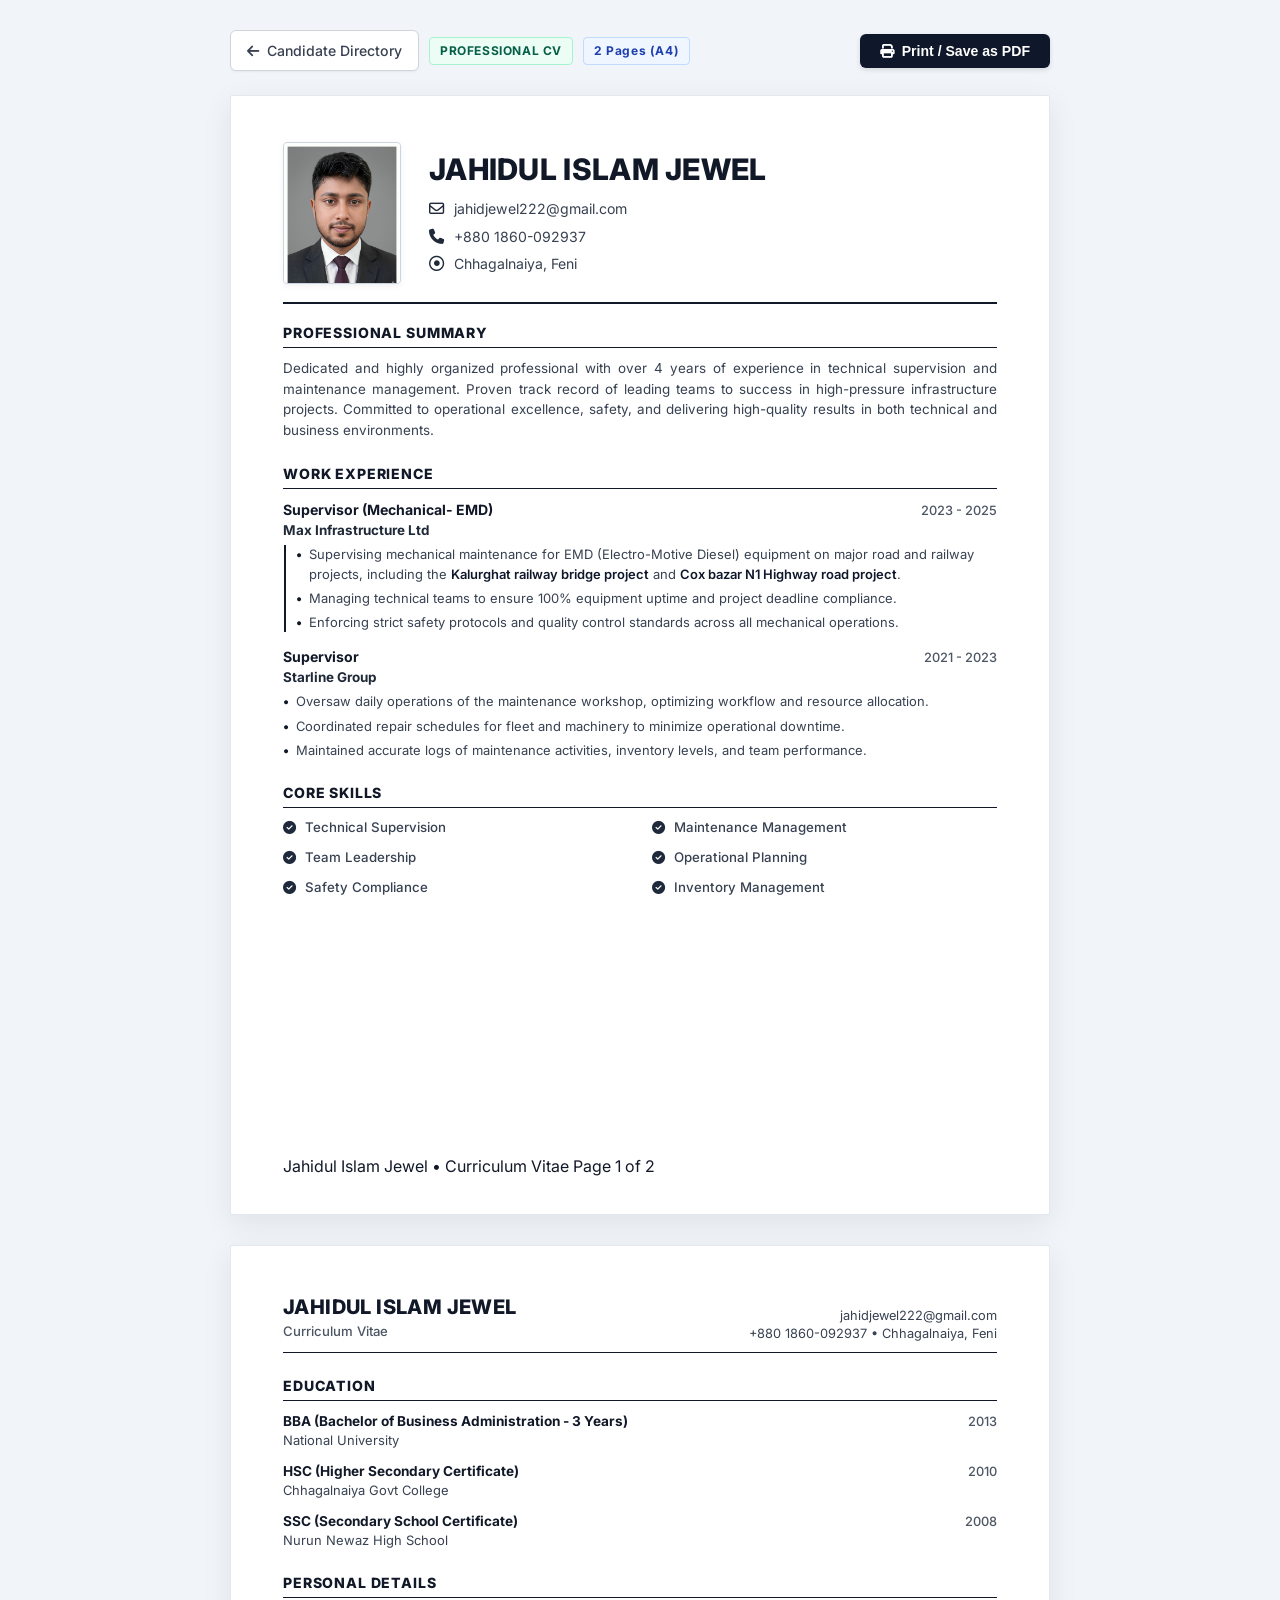
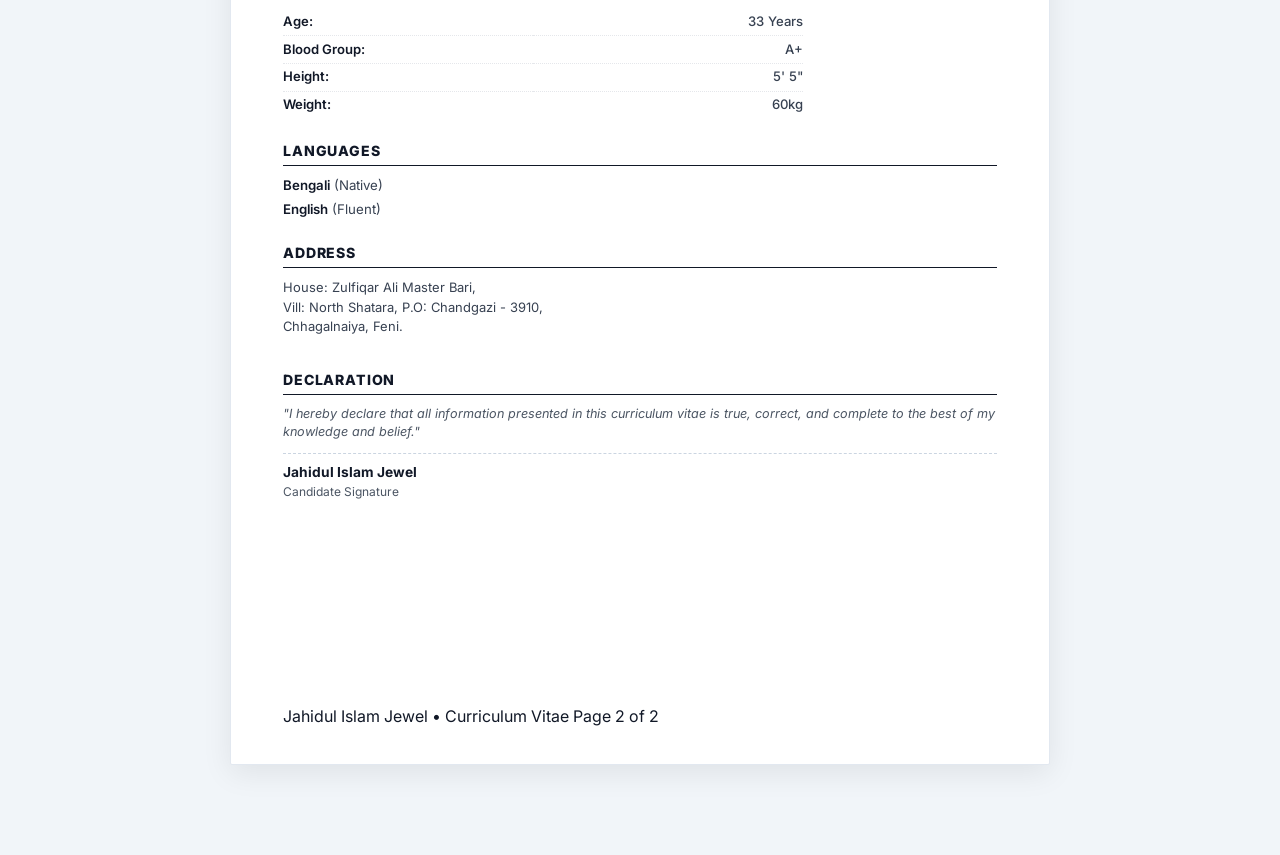
==== candidates/Jahidul-Islam-Jewel/index.html @ ca43739d "Add resume gallery files and candidate profiles" ====
<!DOCTYPE html>
<html lang="en">
<head>
    <meta charset="UTF-8">
    <meta name="viewport" content="width=device-width, initial-scale=1.0">
    <title>Jahidul Islam Jewel - Professional CV</title>
    <!-- Google Font: Inter -->
    <link rel="preconnect" href="https://fonts.googleapis.com">
    <link rel="preconnect" href="https://fonts.gstatic.com" crossorigin>
    <link href="https://fonts.googleapis.com/css2?family=Inter:wght@400;500;600;700;800&display=swap" rel="stylesheet">
    <!-- Font Awesome Icons -->
    <link rel="stylesheet" href="https://cdnjs.cloudflare.com/ajax/libs/font-awesome/6.4.0/css/all.min.css">
    <!-- Custom Stylesheet -->
    <link rel="stylesheet" href="assets/style.css">
</head>
<body>

    <!-- Screen Action Bar (Hidden when printing) -->
    <div class="print-action">
        <div class="action-left">
            <a href="../../index.html" class="nav-btn">
                <i class="fa-solid fa-arrow-left"></i>
                <span>Candidate Directory</span>
            </a>
            <span class="doc-type-badge">Professional CV</span>
            <span class="page-indicator-badge">2 Pages (A4)</span>
        </div>
        <div class="action-right">
            <button class="print-btn" onclick="window.print()">
                <i class="fa-solid fa-print"></i>
                <span>Print / Save as PDF</span>
            </button>
        </div>
    </div>

    <!-- ====================================================================
         PAGE 1: Profile, Summary, Work Experience & Core Skills
         ==================================================================== -->
    <div class="a4-page">
        <!-- Top Header: Photo, Name & Contact Info -->
        <header class="cv-header">
            <div class="header-content">
                <div class="photo-wrapper">
                    <img src="assets/photo.jpg" alt="Jahidul Islam Jewel" class="profile-photo">
                </div>
                <div class="header-info">
                    <h1 class="candidate-name">JAHIDUL ISLAM JEWEL</h1>
                    <div class="contact-list">
                        <div class="contact-item">
                            <i class="fa-regular fa-envelope"></i>
                            <a href="mailto:jahidjewel222@gmail.com">jahidjewel222@gmail.com</a>
                        </div>
                        <div class="contact-item">
                            <i class="fa-solid fa-phone"></i>
                            <a href="tel:+8801860092937">+880 1860-092937</a>
                        </div>
                        <div class="contact-item">
                            <i class="fa-regular fa-circle-dot"></i>
                            <span>Chhagalnaiya, Feni</span>
                        </div>
                    </div>
                </div>
            </div>
            <div class="header-divider"></div>
        </header>

        <!-- Single Column Content Body -->
        <main class="cv-body-single">
            <!-- Professional Summary -->
            <section class="section-block">
                <h2 class="section-heading">PROFESSIONAL SUMMARY</h2>
                <p class="summary-paragraph">
                    Dedicated and highly organized professional with over 4 years of experience in technical supervision and maintenance management. Proven track record of leading teams to success in high-pressure infrastructure projects. Committed to operational excellence, safety, and delivering high-quality results in both technical and business environments.
                </p>
            </section>

            <!-- Work Experience -->
            <section class="section-block">
                <h2 class="section-heading">WORK EXPERIENCE</h2>
                <div class="experience-group">
                    <!-- Experience Item 1: Max Infrastructure Ltd -->
                    <div class="experience-entry">
                        <div class="entry-head">
                            <span class="entry-title">Supervisor (Mechanical- EMD)</span>
                            <span class="entry-period">2023 - 2025</span>
                        </div>
                        <span class="entry-company">Max Infrastructure Ltd</span>
                        <ul class="bullet-list with-left-line">
                            <li>Supervising mechanical maintenance for EMD (Electro-Motive Diesel) equipment on major road and railway projects, including the <strong>Kalurghat railway bridge project</strong> and <strong>Cox bazar N1 Highway road project</strong>.</li>
                            <li>Managing technical teams to ensure 100% equipment uptime and project deadline compliance.</li>
                            <li>Enforcing strict safety protocols and quality control standards across all mechanical operations.</li>
                        </ul>
                    </div>

                    <!-- Experience Item 2: Starline Group -->
                    <div class="experience-entry">
                        <div class="entry-head">
                            <span class="entry-title">Supervisor</span>
                            <span class="entry-period">2021 - 2023</span>
                        </div>
                        <span class="entry-company">Starline Group</span>
                        <ul class="bullet-list">
                            <li>Oversaw daily operations of the maintenance workshop, optimizing workflow and resource allocation.</li>
                            <li>Coordinated repair schedules for fleet and machinery to minimize operational downtime.</li>
                            <li>Maintained accurate logs of maintenance activities, inventory levels, and team performance.</li>
                        </ul>
                    </div>
                </div>
            </section>

            <!-- Core Skills -->
            <section class="section-block">
                <h2 class="section-heading">CORE SKILLS</h2>
                <ul class="skill-checklist grid-2col">
                    <li><i class="fa-solid fa-circle-check"></i> <span>Technical Supervision</span></li>
                    <li><i class="fa-solid fa-circle-check"></i> <span>Maintenance Management</span></li>
                    <li><i class="fa-solid fa-circle-check"></i> <span>Team Leadership</span></li>
                    <li><i class="fa-solid fa-circle-check"></i> <span>Operational Planning</span></li>
                    <li><i class="fa-solid fa-circle-check"></i> <span>Safety Compliance</span></li>
                    <li><i class="fa-solid fa-circle-check"></i> <span>Inventory Management</span></li>
                </ul>
            </section>
        </main>

        <!-- Page 1 Footer -->
        <footer class="page-footer">
            <span class="footer-left">Jahidul Islam Jewel • Curriculum Vitae</span>
            <span class="footer-right">Page 1 of 2</span>
        </footer>
    </div>

    <!-- ====================================================================
         PAGE 2: Education, Personal Details, Languages, Address & Declaration
         ==================================================================== -->
    <div class="a4-page page-break-marker">
        <!-- Page 2 Running Header -->
        <header class="page2-header">
            <div class="page2-header-title">
                <h2>JAHIDUL ISLAM JEWEL</h2>
                <p>Curriculum Vitae</p>
            </div>
            <div class="page2-header-contact">
                <div>jahidjewel222@gmail.com</div>
                <div>+880 1860-092937 • Chhagalnaiya, Feni</div>
            </div>
        </header>

        <!-- Single Column Content Body -->
        <main class="cv-body-single">
            <!-- Education -->
            <section class="section-block">
                <h2 class="section-heading">EDUCATION</h2>
                <div class="education-group">
                    <div class="education-entry">
                        <div class="entry-head">
                            <span class="entry-title">BBA (Bachelor of Business Administration - 3 Years)</span>
                            <span class="entry-period">2013</span>
                        </div>
                        <span class="entry-institution">National University</span>
                    </div>
                    <div class="education-entry">
                        <div class="entry-head">
                            <span class="entry-title">HSC (Higher Secondary Certificate)</span>
                            <span class="entry-period">2010</span>
                        </div>
                        <span class="entry-institution">Chhagalnaiya Govt College</span>
                    </div>
                    <div class="education-entry">
                        <div class="entry-head">
                            <span class="entry-title">SSC (Secondary School Certificate)</span>
                            <span class="entry-period">2008</span>
                        </div>
                        <span class="entry-institution">Nurun Newaz High School</span>
                    </div>
                </div>
            </section>

            <!-- Personal Details -->
            <section class="section-block">
                <h2 class="section-heading">PERSONAL DETAILS</h2>
                <table class="details-table single-col">
                    <tbody>
                        <tr>
                            <td class="dt-label">Age:</td>
                            <td class="dt-value">33 Years</td>
                        </tr>
                        <tr>
                            <td class="dt-label">Blood Group:</td>
                            <td class="dt-value">A+</td>
                        </tr>
                        <tr>
                            <td class="dt-label">Height:</td>
                            <td class="dt-value">5' 5"</td>
                        </tr>
                        <tr>
                            <td class="dt-label">Weight:</td>
                            <td class="dt-value">60kg</td>
                        </tr>
                    </tbody>
                </table>
            </section>

            <!-- Languages -->
            <section class="section-block">
                <h2 class="section-heading">LANGUAGES</h2>
                <ul class="language-list">
                    <li><strong>Bengali</strong> (Native)</li>
                    <li><strong>English</strong> (Fluent)</li>
                </ul>
            </section>

            <!-- Address -->
            <section class="section-block">
                <h2 class="section-heading">ADDRESS</h2>
                <div class="address-box">
                    <p>House: Zulfiqar Ali Master Bari,</p>
                    <p>Vill: North Shatara, P.O: Chandgazi - 3910,</p>
                    <p>Chhagalnaiya, Feni.</p>
                </div>
            </section>

            <!-- Declaration -->
            <section class="section-block" style="margin-top: 10px;">
                <h2 class="section-heading">DECLARATION</h2>
                <p class="declaration-text">
                    "I hereby declare that all information presented in this curriculum vitae is true, correct, and complete to the best of my knowledge and belief."
                </p>
                <div class="signature-block">
                    <span class="signature-name">Jahidul Islam Jewel</span>
                    <span class="signature-title">Candidate Signature</span>
                </div>
            </section>
        </main>

        <!-- Page 2 Footer -->
        <footer class="page-footer">
            <span class="footer-left">Jahidul Islam Jewel • Curriculum Vitae</span>
            <span class="footer-right">Page 2 of 2</span>
        </footer>
    </div>

</body>
</html>
---- candidates/Jahidul-Islam-Jewel/assets/style.css ----
/* ==========================================================================
   Jahidul Islam Jewel - Professional 2-Page CV Stylesheet
   Matches exact layout, typography, proportions, and print specifications
   ========================================================================== */

:root {
    --bg-page: #ffffff;
    --text-primary: #111827;
    --text-secondary: #374151;
    --text-muted: #4b5563;
    --border-dark: #111827;
    --border-light: #e5e7eb;
    --bullet-line: #111827;
    --font-sans: 'Inter', -apple-system, BlinkMacSystemFont, "Segoe UI", Roboto, Helvetica, Arial, sans-serif;
    --icon-color: #1f2937;
}

* {
    margin: 0;
    padding: 0;
    box-sizing: border-box;
}

body {
    background-color: #f1f5f9;
    font-family: var(--font-sans);
    color: var(--text-primary);
    line-height: 1.5;
    padding: 30px 16px 60px;
    display: flex;
    flex-direction: column;
    align-items: center;
    min-height: 100vh;
    -webkit-font-smoothing: antialiased;
}

/* ==========================================================================
   Top Screen Action Bar (Hidden in Print)
   ========================================================================== */
.print-action {
    margin-bottom: 24px;
    width: 100%;
    max-width: 820px;
    display: flex;
    justify-content: space-between;
    align-items: center;
    gap: 12px;
}

.action-left, .action-right {
    display: flex;
    align-items: center;
    gap: 10px;
}

.nav-btn {
    display: inline-flex;
    align-items: center;
    gap: 8px;
    padding: 9px 16px;
    background: #ffffff;
    color: #374151;
    border: 1px solid #d1d5db;
    border-radius: 6px;
    font-size: 0.88rem;
    font-weight: 500;
    text-decoration: none;
    cursor: pointer;
    transition: all 0.2s ease;
    box-shadow: 0 1px 2px rgba(0,0,0,0.05);
}

.nav-btn:hover {
    background: #f8fafc;
    border-color: #94a3b8;
    color: #0f172a;
}

.doc-type-badge {
    display: inline-block;
    padding: 4px 10px;
    font-size: 0.75rem;
    font-weight: 700;
    letter-spacing: 0.05em;
    text-transform: uppercase;
    border-radius: 4px;
    background: #ecfdf5;
    color: #065f46;
    border: 1px solid #a7f3d0;
}

.page-indicator-badge {
    display: inline-block;
    padding: 4px 10px;
    font-size: 0.75rem;
    font-weight: 700;
    letter-spacing: 0.05em;
    border-radius: 4px;
    background: #eff6ff;
    color: #1e40af;
    border: 1px solid #bfdbfe;
}

.print-btn {
    background: #0f172a;
    color: #ffffff;
    border: none;
    padding: 9px 20px;
    font-size: 0.88rem;
    font-weight: 600;
    border-radius: 6px;
    cursor: pointer;
    transition: all 0.2s ease;
    display: inline-flex;
    align-items: center;
    gap: 8px;
    box-shadow: 0 2px 5px rgba(0, 0, 0, 0.12);
}

.print-btn:hover {
    background: #000000;
    transform: translateY(-1px);
    box-shadow: 0 4px 10px rgba(0, 0, 0, 0.18);
}

/* ==========================================================================
   A4 Document Pages (Screen Representation)
   ========================================================================== */
.a4-page {
    background-color: var(--bg-page);
    width: 100%;
    max-width: 820px;
    min-height: 1120px;
    height: 1120px;
    padding: 46px 52px 36px;
    box-shadow: 0 8px 30px rgba(0, 0, 0, 0.08);
    border: 1px solid #e2e8f0;
    border-radius: 2px;
    margin-bottom: 30px;
    position: relative;
    display: flex;
    flex-direction: column;
    justify-content: space-between;
    box-sizing: border-box;
}

/* ==========================================================================
   Page 1 Header
   ========================================================================== */
.cv-header {
    margin-bottom: 18px;
}

.header-content {
    display: flex;
    align-items: center;
    gap: 28px;
}

.photo-wrapper {
    width: 118px;
    height: 142px;
    border-radius: 4px;
    overflow: hidden;
    flex-shrink: 0;
    background: #e2e8f0;
    border: 1px solid #cbd5e1;
    box-shadow: 0 2px 6px rgba(0, 0, 0, 0.06);
}

.profile-photo {
    width: 100%;
    height: 100%;
    object-fit: cover;
    object-position: center top;
    display: block;
}

.header-info {
    flex-grow: 1;
}

.candidate-name {
    font-size: 1.85rem;
    font-weight: 800;
    color: var(--text-primary);
    letter-spacing: 0.01em;
    text-transform: uppercase;
    line-height: 1.15;
    margin-bottom: 12px;
}

.contact-list {
    display: flex;
    flex-direction: column;
    gap: 6px;
}

.contact-item {
    display: flex;
    align-items: center;
    gap: 10px;
    font-size: 0.88rem;
    color: var(--text-secondary);
    font-weight: 400;
}

.contact-item i {
    width: 15px;
    text-align: center;
    color: var(--icon-color);
    font-size: 0.95rem;
}

.contact-item a {
    color: inherit;
    text-decoration: none;
}

.contact-item a:hover {
    text-decoration: underline;
}

.header-divider {
    height: 1.5px;
    background-color: var(--border-dark);
    width: 100%;
    margin-top: 18px;
}

/* ==========================================================================
   Page 2 Running Header
   ========================================================================== */
.page2-header {
    display: flex;
    justify-content: space-between;
    align-items: flex-end;
    padding-bottom: 10px;
    border-bottom: 1.5px solid var(--border-dark);
    margin-bottom: 22px;
}

.page2-header-title h2 {
    font-size: 1.25rem;
    font-weight: 800;
    text-transform: uppercase;
    letter-spacing: 0.02em;
    color: var(--text-primary);
}

.page2-header-title p {
    font-size: 0.82rem;
    color: var(--text-muted);
    font-weight: 500;
}

.page2-header-contact {
    text-align: right;
    font-size: 0.8rem;
    color: var(--text-secondary);
    line-height: 1.35;
}

/* ==========================================================================
   Two-Column and Single-Column Layout Styles
   ========================================================================== */
.cv-grid {
    display: grid;
    grid-template-columns: 1.52fr 1fr;
    gap: 34px;
    flex-grow: 1;
}

.column-main {
    display: flex;
    flex-direction: column;
    gap: 18px;
}

.column-sidebar {
    display: flex;
    flex-direction: column;
    gap: 18px;
}

.cv-body-single {
    display: flex;
    flex-direction: column;
    gap: 22px;
    flex-grow: 1;
}

.skill-checklist.grid-2col {
    display: grid;
    grid-template-columns: repeat(2, 1fr);
    gap: 10px 24px;
}

.skill-checklist.grid-3col {
    display: grid;
    grid-template-columns: repeat(3, 1fr);
    gap: 10px 20px;
}

.details-table.single-col {
    width: 100%;
    max-width: 520px;
}

/* ==========================================================================
   Section Headers (Underlined exactly matching template)
   ========================================================================== */
.section-block {
    display: flex;
    flex-direction: column;
}

.section-heading {
    font-size: 0.88rem;
    font-weight: 800;
    letter-spacing: 0.06em;
    text-transform: uppercase;
    color: var(--text-primary);
    padding-bottom: 4px;
    border-bottom: 1.5px solid var(--border-dark);
    margin-bottom: 10px;
}

/* ==========================================================================
   Content Components
   ========================================================================== */
/* Professional Summary */
.summary-paragraph {
    font-size: 0.84rem;
    color: var(--text-secondary);
    line-height: 1.55;
    text-align: justify;
}

/* Work Experience Items */
.experience-group {
    display: flex;
    flex-direction: column;
    gap: 14px;
}

.experience-entry {
    display: flex;
    flex-direction: column;
}

.entry-head {
    display: flex;
    justify-content: space-between;
    align-items: baseline;
    gap: 8px;
}

.entry-title {
    font-size: 0.88rem;
    font-weight: 700;
    color: var(--text-primary);
}

.entry-period {
    font-size: 0.8rem;
    color: var(--text-muted);
    font-weight: 500;
    white-space: nowrap;
}

.entry-company {
    font-size: 0.84rem;
    font-weight: 700;
    color: #1f2937;
    margin-bottom: 5px;
}

/* Bullet points with distinctive left bar accent */
.bullet-list {
    list-style: none;
    padding-left: 0;
}

.bullet-list.with-left-line {
    border-left: 2px solid var(--bullet-line);
    padding-left: 10px;
    margin-left: 1px;
}

.bullet-list li {
    font-size: 0.81rem;
    color: var(--text-secondary);
    line-height: 1.48;
    position: relative;
    margin-bottom: 5px;
    padding-left: 13px;
}

.bullet-list li:last-child {
    margin-bottom: 0;
}

.bullet-list li::before {
    content: "•";
    position: absolute;
    left: 0;
    color: var(--text-primary);
    font-weight: bold;
}

.bullet-list strong {
    color: #0f172a;
    font-weight: 600;
}

/* Education Items */
.education-group {
    display: flex;
    flex-direction: column;
    gap: 10px;
}

.education-entry {
    display: flex;
    flex-direction: column;
}

.education-entry .entry-title {
    font-size: 0.85rem;
    font-weight: 700;
}

.entry-institution {
    font-size: 0.81rem;
    color: var(--text-secondary);
    font-weight: 400;
}

/* Core Skills / Additional Skills List */
.skill-checklist {
    list-style: none;
    display: flex;
    flex-direction: column;
    gap: 7px;
}

.skill-checklist li {
    display: flex;
    align-items: center;
    gap: 9px;
    font-size: 0.83rem;
    color: var(--text-secondary);
    font-weight: 500;
}

.skill-checklist li i {
    color: #1e293b;
    font-size: 0.82rem;
    flex-shrink: 0;
}

/* Personal Details Table */
.details-table {
    width: 100%;
    border-collapse: collapse;
}

.details-table tr td {
    padding: 3.5px 0;
    font-size: 0.82rem;
    vertical-align: top;
}

.details-table tr:not(:last-child) td {
    border-bottom: 1px dotted #e5e7eb;
}

.details-table .dt-label {
    font-weight: 600;
    color: var(--text-primary);
    width: 48%;
}

.details-table .dt-value {
    color: var(--text-secondary);
    font-weight: 500;
    text-align: right;
}

/* Languages List */
.language-list {
    list-style: none;
    display: flex;
    flex-direction: column;
    gap: 4px;
}

.language-list li {
    font-size: 0.83rem;
    color: var(--text-secondary);
}

.language-list strong {
    font-weight: 600;
    color: var(--text-primary);
}

/* Address Block */
.address-box {
    font-size: 0.81rem;
    color: var(--text-secondary);
    line-height: 1.5;
}

/* Project Cards on Page 2 */
.project-entry {
    margin-bottom: 12px;
}

.project-entry:last-child {
    margin-bottom: 0;
}

.project-head {
    display: flex;
    justify-content: space-between;
    align-items: baseline;
    margin-bottom: 2px;
}

.project-head h4 {
    font-size: 0.86rem;
    font-weight: 700;
    color: var(--text-primary);
}

.project-badge {
    font-size: 0.72rem;
    font-weight: 600;
    background: #f1f5f9;
    padding: 1px 7px;
    border-radius: 3px;
    color: #475569;
    border: 1px solid #cbd5e1;
}

.project-desc {
    font-size: 0.81rem;
    color: var(--text-secondary);
    line-height: 1.45;
}

/* Declaration Block */
.declaration-text {
    font-size: 0.79rem;
    color: var(--text-muted);
    line-height: 1.45;
    font-style: italic;
    margin-bottom: 12px;
}

.signature-block {
    display: flex;
    flex-direction: column;
    border-top: 1px dashed #cbd5e1;
    padding-top: 8px;
}

.signature-name {
    font-size: 0.86rem;
    font-weight: 700;
    color: var(--text-primary);
}

.signature-title {
    font-size: 0.75rem;
    color: var(--text-muted);
}

/* ==========================================================================
   Page Footer
   ========================================================================== */
.a4-footer {
    display: flex;
    justify-content: space-between;
    align-items: center;
    border-top: 1px solid var(--border-light);
    padding-top: 8px;
    margin-top: 12px;
    font-size: 0.73rem;
    color: #94a3b8;
}

/* ==========================================================================
   Print Optimization (@media print)
   ========================================================================== */
@media print {
    @page {
        size: A4 portrait;
        margin: 8mm 10mm 8mm 10mm;
    }

    html, body {
        background: transparent !important;
        margin: 0 !important;
        padding: 0 !important;
        width: 100% !important;
        height: auto !important;
    }

    .print-action {
        display: none !important;
    }

    .a4-page {
        box-shadow: none !important;
        border: none !important;
        margin: 0 !important;
        padding: 0 4mm !important;
        width: 100% !important;
        max-width: 100% !important;
        height: auto !important;
        min-height: 275mm !important;
        page-break-inside: avoid !important;
        break-inside: avoid !important;
    }

    .page-break-marker {
        page-break-before: always !important;
        break-before: page !important;
    }

    .a4-footer {
        padding-top: 6px !important;
        margin-top: 8px !important;
    }

    /* Preserve colors and crisp borders in print */
    * {
        -webkit-print-color-adjust: exact !important;
        print-color-adjust: exact !important;
    }
}

/* ==========================================================================
   Mobile Responsiveness (Screen Only)
   ========================================================================== */
@media screen and (max-width: 768px) {
    body {
        padding: 16px 8px;
    }

    .a4-page {
        height: auto;
        min-height: auto;
        padding: 24px 20px;
    }

    .header-content {
        flex-direction: column;
        align-items: center;
        text-align: center;
    }

    .cv-grid {
        grid-template-columns: 1fr;
        gap: 24px;
    }

    .contact-item {
        justify-content: center;
    }

    .page2-header {
        flex-direction: column;
        align-items: flex-start;
        gap: 8px;
    }

    .page2-header-contact {
        text-align: left;
    }
}
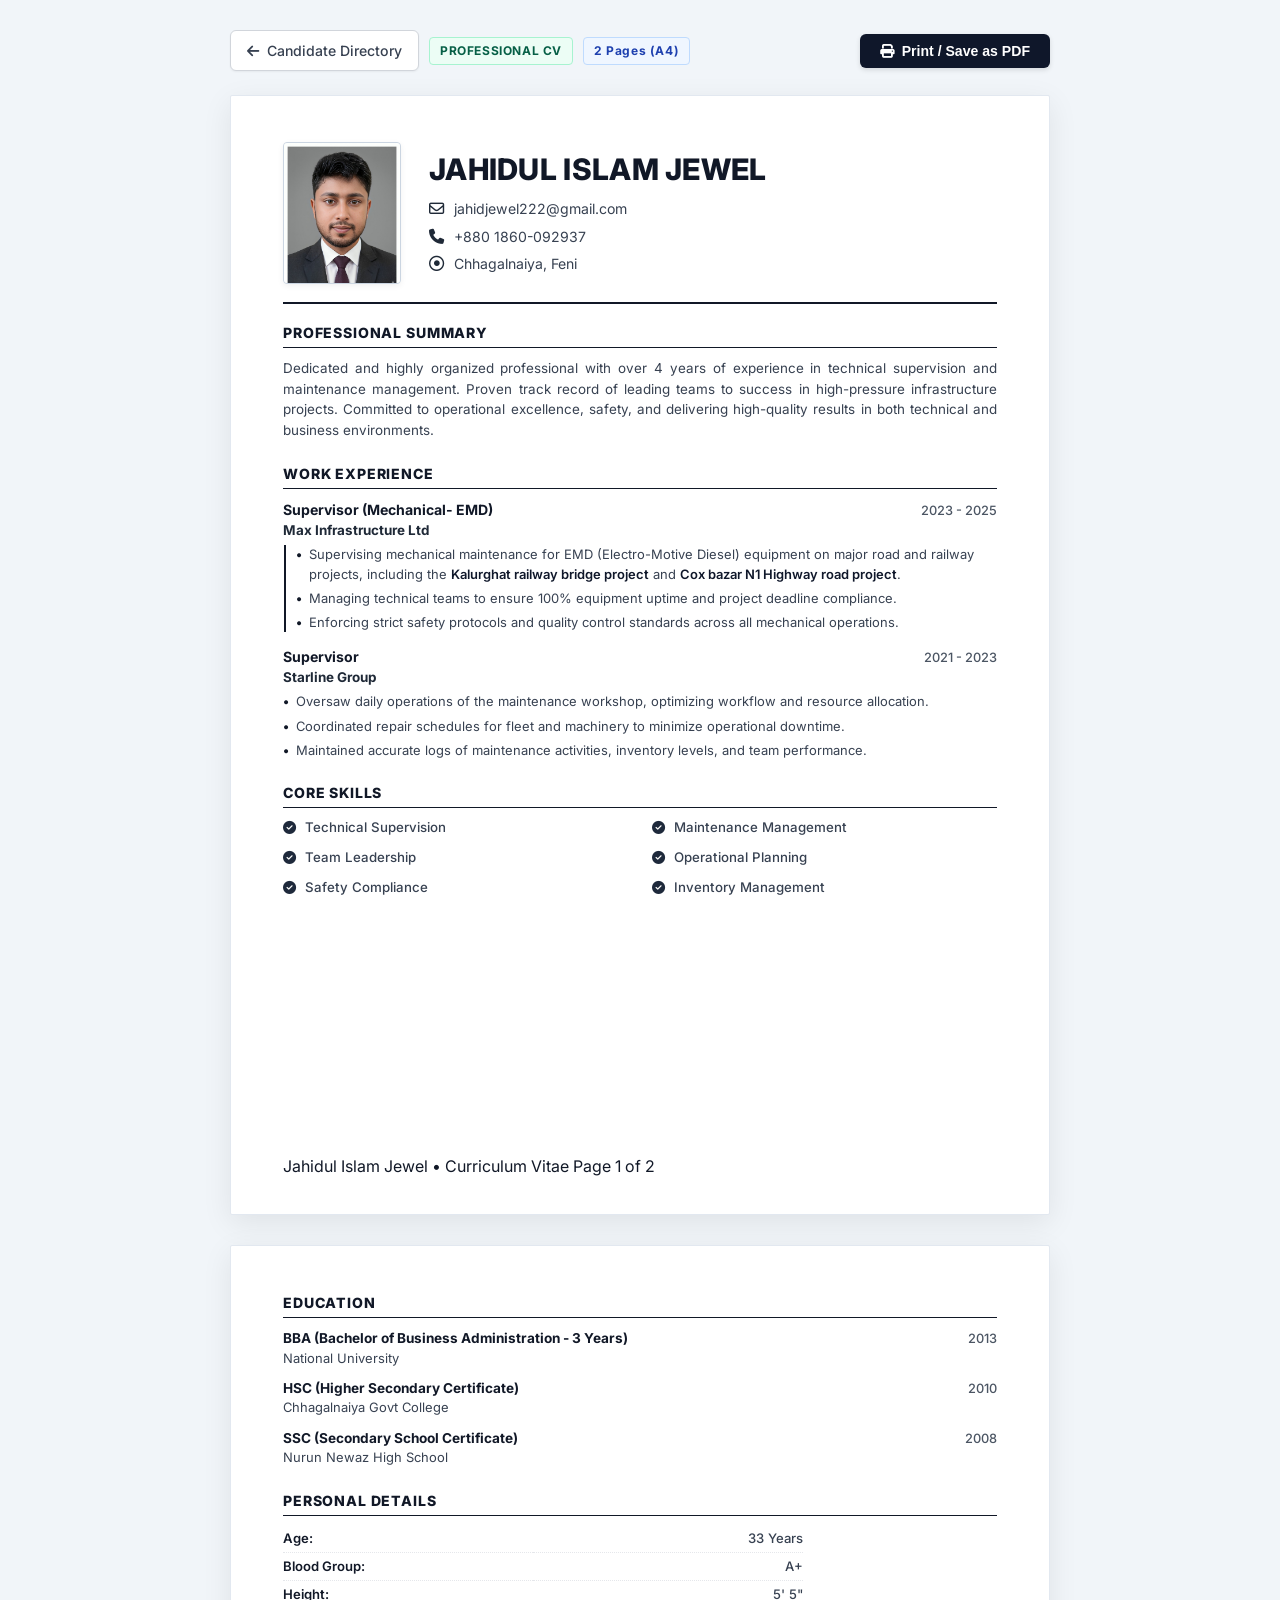
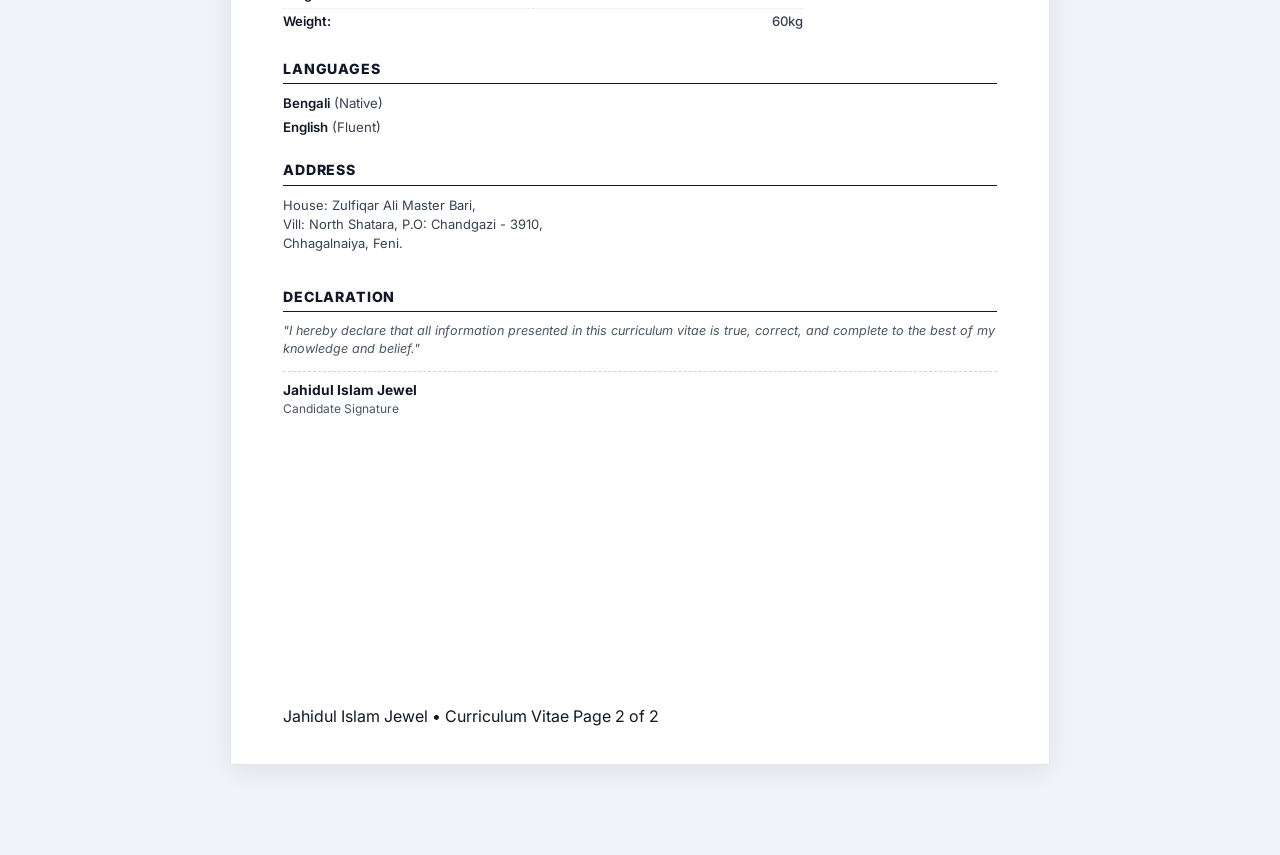
==== commit 9dcd7e6d: "Remove running header from page 2" ====
--- a/candidates/Jahidul-Islam-Jewel/index.html
+++ b/candidates/Jahidul-Islam-Jewel/index.html
@@ -133,18 +133,6 @@
          PAGE 2: Education, Personal Details, Languages, Address & Declaration
          ==================================================================== -->
     <div class="a4-page page-break-marker">
-        <!-- Page 2 Running Header -->
-        <header class="page2-header">
-            <div class="page2-header-title">
-                <h2>JAHIDUL ISLAM JEWEL</h2>
-                <p>Curriculum Vitae</p>
-            </div>
-            <div class="page2-header-contact">
-                <div>jahidjewel222@gmail.com</div>
-                <div>+880 1860-092937 • Chhagalnaiya, Feni</div>
-            </div>
-        </header>
-
         <!-- Single Column Content Body -->
         <main class="cv-body-single">
             <!-- Education -->
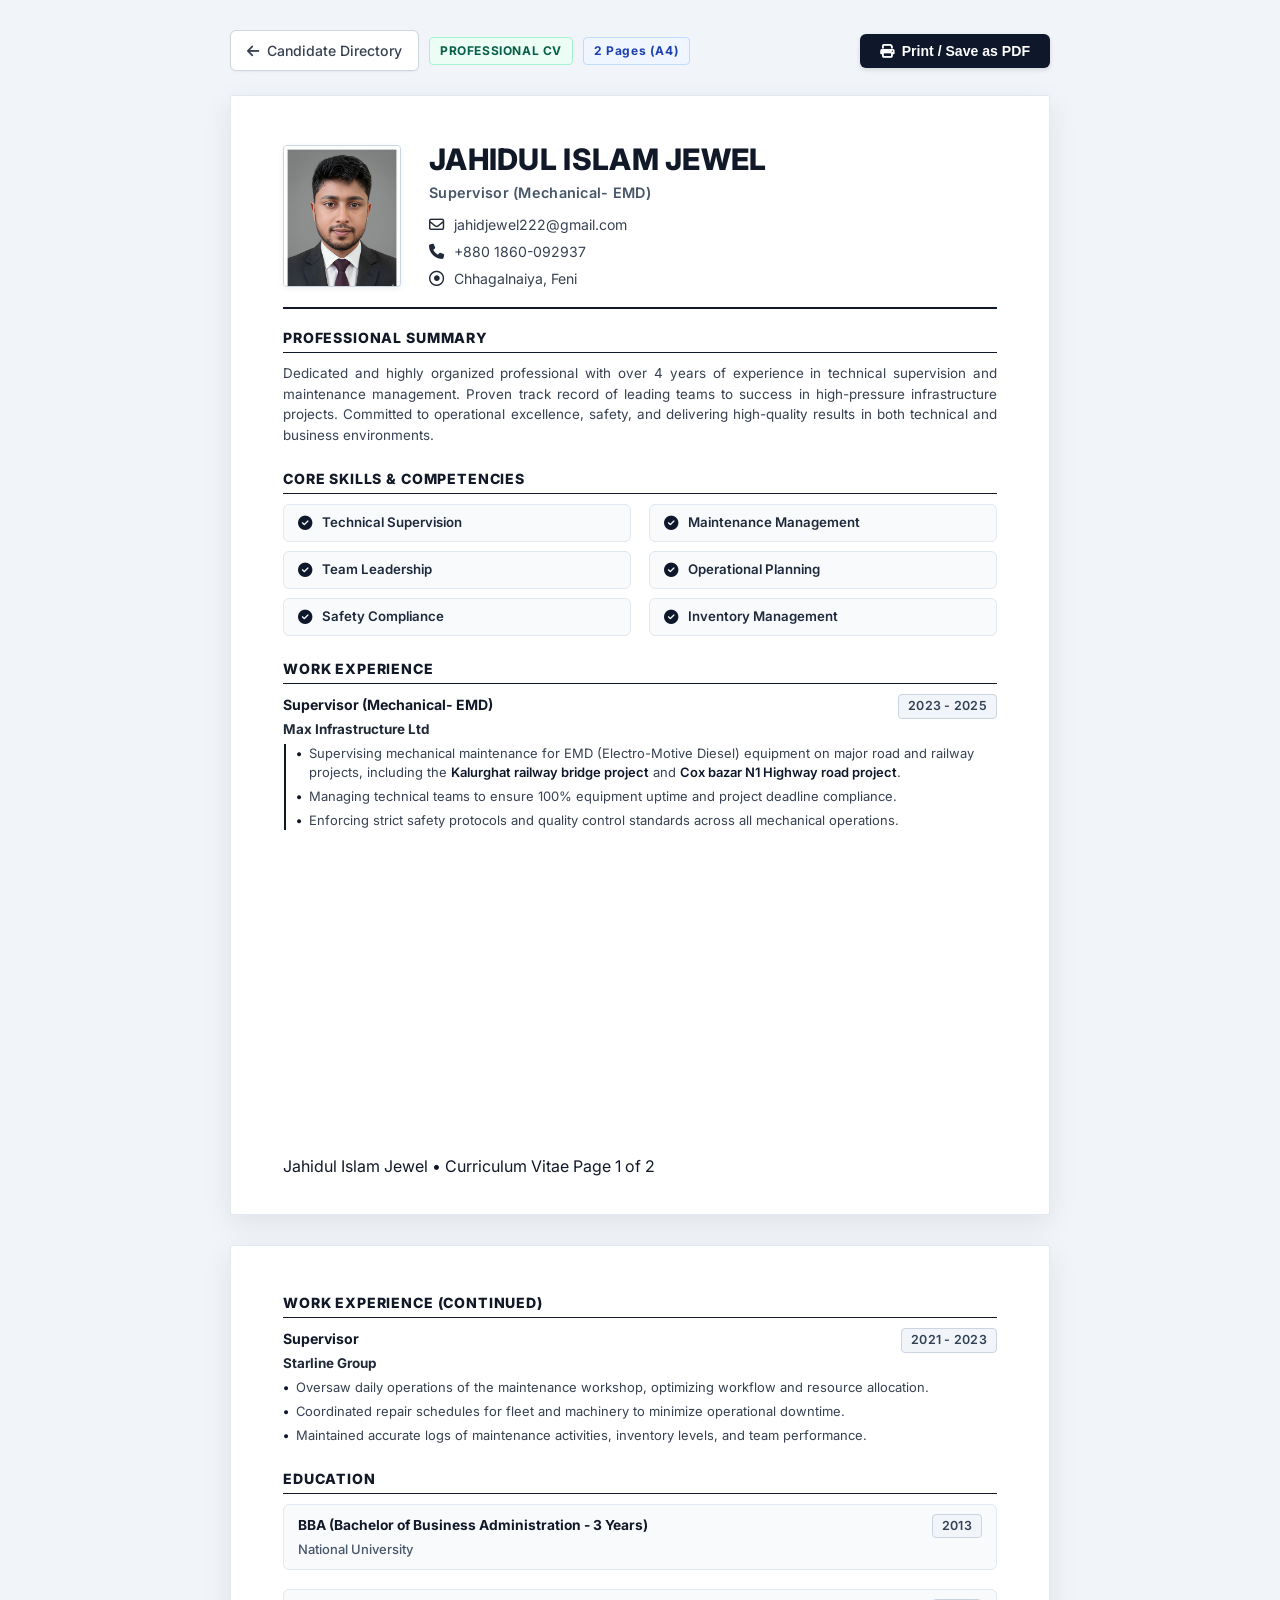
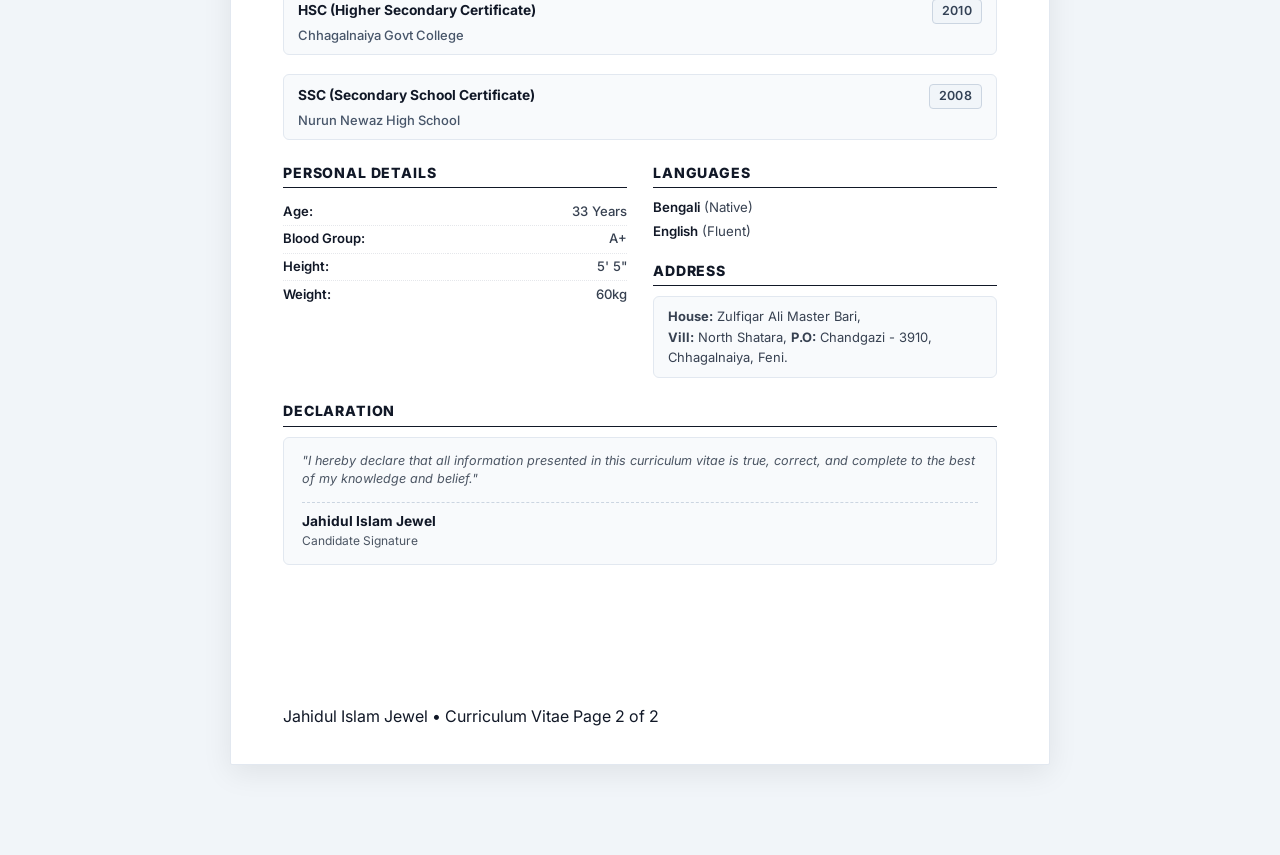
==== commit 1974f17d: "Reorganize CV sections professionally with balanced 2-page layout" ====
--- a/candidates/Jahidul-Islam-Jewel/index.html
+++ b/candidates/Jahidul-Islam-Jewel/index.html
@@ -34,7 +34,7 @@
     </div>
 
     <!-- ====================================================================
-         PAGE 1: Profile, Summary, Work Experience & Core Skills
+         PAGE 1: Profile, Summary, Core Skills & Primary Experience
          ==================================================================== -->
     <div class="a4-page">
         <!-- Top Header: Photo, Name & Contact Info -->
@@ -45,6 +45,7 @@
                 </div>
                 <div class="header-info">
                     <h1 class="candidate-name">JAHIDUL ISLAM JEWEL</h1>
+                    <div class="candidate-subtitle">Supervisor (Mechanical- EMD)</div>
                     <div class="contact-list">
                         <div class="contact-item">
                             <i class="fa-regular fa-envelope"></i>
@@ -64,7 +65,7 @@
             <div class="header-divider"></div>
         </header>
 
-        <!-- Single Column Content Body -->
+        <!-- Page 1 Content Body -->
         <main class="cv-body-single">
             <!-- Professional Summary -->
             <section class="section-block">
@@ -74,15 +75,45 @@
                 </p>
             </section>
 
-            <!-- Work Experience -->
+            <!-- Core Skills & Competencies -->
+            <section class="section-block">
+                <h2 class="section-heading">CORE SKILLS & COMPETENCIES</h2>
+                <div class="skill-card-grid">
+                    <div class="skill-card">
+                        <i class="fa-solid fa-circle-check"></i>
+                        <span>Technical Supervision</span>
+                    </div>
+                    <div class="skill-card">
+                        <i class="fa-solid fa-circle-check"></i>
+                        <span>Maintenance Management</span>
+                    </div>
+                    <div class="skill-card">
+                        <i class="fa-solid fa-circle-check"></i>
+                        <span>Team Leadership</span>
+                    </div>
+                    <div class="skill-card">
+                        <i class="fa-solid fa-circle-check"></i>
+                        <span>Operational Planning</span>
+                    </div>
+                    <div class="skill-card">
+                        <i class="fa-solid fa-circle-check"></i>
+                        <span>Safety Compliance</span>
+                    </div>
+                    <div class="skill-card">
+                        <i class="fa-solid fa-circle-check"></i>
+                        <span>Inventory Management</span>
+                    </div>
+                </div>
+            </section>
+
+            <!-- Work Experience (Primary Role) -->
             <section class="section-block">
                 <h2 class="section-heading">WORK EXPERIENCE</h2>
                 <div class="experience-group">
-                    <!-- Experience Item 1: Max Infrastructure Ltd -->
                     <div class="experience-entry">
                         <div class="entry-head">
                             <span class="entry-title">Supervisor (Mechanical- EMD)</span>
-                            <span class="entry-period">2023 - 2025</span>
+                            <span class="entry-period-badge">2023 - 2025</span>
                         </div>
                         <span class="entry-company">Max Infrastructure Ltd</span>
                         <ul class="bullet-list with-left-line">
@@ -91,12 +122,31 @@
                             <li>Enforcing strict safety protocols and quality control standards across all mechanical operations.</li>
                         </ul>
                     </div>
-
-                    <!-- Experience Item 2: Starline Group -->
+                </div>
+            </section>
+        </main>
+
+        <!-- Page 1 Footer -->
+        <footer class="page-footer">
+            <span class="footer-left">Jahidul Islam Jewel • Curriculum Vitae</span>
+            <span class="footer-right">Page 1 of 2</span>
+        </footer>
+    </div>
+
+    <!-- ====================================================================
+         PAGE 2: Experience (Continued), Education, Personal Details, Address
+         ==================================================================== -->
+    <div class="a4-page page-break-marker">
+        <!-- Page 2 Content Body -->
+        <main class="cv-body-single">
+            <!-- Work Experience (Continued) -->
+            <section class="section-block">
+                <h2 class="section-heading">WORK EXPERIENCE (CONTINUED)</h2>
+                <div class="experience-group">
                     <div class="experience-entry">
                         <div class="entry-head">
                             <span class="entry-title">Supervisor</span>
-                            <span class="entry-period">2021 - 2023</span>
+                            <span class="entry-period-badge">2021 - 2023</span>
                         </div>
                         <span class="entry-company">Starline Group</span>
                         <ul class="bullet-list">
@@ -108,114 +158,93 @@
                 </div>
             </section>
 
-            <!-- Core Skills -->
-            <section class="section-block">
-                <h2 class="section-heading">CORE SKILLS</h2>
-                <ul class="skill-checklist grid-2col">
-                    <li><i class="fa-solid fa-circle-check"></i> <span>Technical Supervision</span></li>
-                    <li><i class="fa-solid fa-circle-check"></i> <span>Maintenance Management</span></li>
-                    <li><i class="fa-solid fa-circle-check"></i> <span>Team Leadership</span></li>
-                    <li><i class="fa-solid fa-circle-check"></i> <span>Operational Planning</span></li>
-                    <li><i class="fa-solid fa-circle-check"></i> <span>Safety Compliance</span></li>
-                    <li><i class="fa-solid fa-circle-check"></i> <span>Inventory Management</span></li>
-                </ul>
-            </section>
-        </main>
-
-        <!-- Page 1 Footer -->
-        <footer class="page-footer">
-            <span class="footer-left">Jahidul Islam Jewel • Curriculum Vitae</span>
-            <span class="footer-right">Page 1 of 2</span>
-        </footer>
-    </div>
-
-    <!-- ====================================================================
-         PAGE 2: Education, Personal Details, Languages, Address & Declaration
-         ==================================================================== -->
-    <div class="a4-page page-break-marker">
-        <!-- Single Column Content Body -->
-        <main class="cv-body-single">
             <!-- Education -->
             <section class="section-block">
                 <h2 class="section-heading">EDUCATION</h2>
                 <div class="education-group">
-                    <div class="education-entry">
-                        <div class="entry-head">
-                            <span class="entry-title">BBA (Bachelor of Business Administration - 3 Years)</span>
-                            <span class="entry-period">2013</span>
-                        </div>
-                        <span class="entry-institution">National University</span>
-                    </div>
-                    <div class="education-entry">
-                        <div class="entry-head">
-                            <span class="entry-title">HSC (Higher Secondary Certificate)</span>
-                            <span class="entry-period">2010</span>
-                        </div>
-                        <span class="entry-institution">Chhagalnaiya Govt College</span>
-                    </div>
-                    <div class="education-entry">
-                        <div class="entry-head">
-                            <span class="entry-title">SSC (Secondary School Certificate)</span>
-                            <span class="entry-period">2008</span>
-                        </div>
-                        <span class="entry-institution">Nurun Newaz High School</span>
-                    </div>
-                </div>
-            </section>
-
-            <!-- Personal Details -->
-            <section class="section-block">
-                <h2 class="section-heading">PERSONAL DETAILS</h2>
-                <table class="details-table single-col">
-                    <tbody>
-                        <tr>
-                            <td class="dt-label">Age:</td>
-                            <td class="dt-value">33 Years</td>
-                        </tr>
-                        <tr>
-                            <td class="dt-label">Blood Group:</td>
-                            <td class="dt-value">A+</td>
-                        </tr>
-                        <tr>
-                            <td class="dt-label">Height:</td>
-                            <td class="dt-value">5' 5"</td>
-                        </tr>
-                        <tr>
-                            <td class="dt-label">Weight:</td>
-                            <td class="dt-value">60kg</td>
-                        </tr>
-                    </tbody>
-                </table>
-            </section>
-
-            <!-- Languages -->
-            <section class="section-block">
-                <h2 class="section-heading">LANGUAGES</h2>
-                <ul class="language-list">
-                    <li><strong>Bengali</strong> (Native)</li>
-                    <li><strong>English</strong> (Fluent)</li>
-                </ul>
-            </section>
-
-            <!-- Address -->
-            <section class="section-block">
-                <h2 class="section-heading">ADDRESS</h2>
-                <div class="address-box">
-                    <p>House: Zulfiqar Ali Master Bari,</p>
-                    <p>Vill: North Shatara, P.O: Chandgazi - 3910,</p>
-                    <p>Chhagalnaiya, Feni.</p>
-                </div>
-            </section>
+                    <div class="edu-card">
+                        <div class="edu-card-head">
+                            <span class="edu-card-title">BBA (Bachelor of Business Administration - 3 Years)</span>
+                            <span class="entry-period-badge">2013</span>
+                        </div>
+                        <div class="edu-card-inst">National University</div>
+                    </div>
+                    <div class="edu-card">
+                        <div class="edu-card-head">
+                            <span class="edu-card-title">HSC (Higher Secondary Certificate)</span>
+                            <span class="entry-period-badge">2010</span>
+                        </div>
+                        <div class="edu-card-inst">Chhagalnaiya Govt College</div>
+                    </div>
+                    <div class="edu-card">
+                        <div class="edu-card-head">
+                            <span class="edu-card-title">SSC (Secondary School Certificate)</span>
+                            <span class="entry-period-badge">2008</span>
+                        </div>
+                        <div class="edu-card-inst">Nurun Newaz High School</div>
+                    </div>
+                </div>
+            </section>
+
+            <!-- Two-Column Grid: Personal Details & Languages / Address -->
+            <div class="two-col-section">
+                <!-- Left: Personal Details -->
+                <section class="section-block">
+                    <h2 class="section-heading">PERSONAL DETAILS</h2>
+                    <table class="details-table single-col">
+                        <tbody>
+                            <tr>
+                                <td class="dt-label">Age:</td>
+                                <td class="dt-value">33 Years</td>
+                            </tr>
+                            <tr>
+                                <td class="dt-label">Blood Group:</td>
+                                <td class="dt-value">A+</td>
+                            </tr>
+                            <tr>
+                                <td class="dt-label">Height:</td>
+                                <td class="dt-value">5' 5"</td>
+                            </tr>
+                            <tr>
+                                <td class="dt-label">Weight:</td>
+                                <td class="dt-value">60kg</td>
+                            </tr>
+                        </tbody>
+                    </table>
+                </section>
+
+                <!-- Right: Languages & Address -->
+                <div style="display: flex; flex-direction: column; gap: 18px;">
+                    <section class="section-block">
+                        <h2 class="section-heading">LANGUAGES</h2>
+                        <ul class="language-list">
+                            <li><strong>Bengali</strong> (Native)</li>
+                            <li><strong>English</strong> (Fluent)</li>
+                        </ul>
+                    </section>
+
+                    <section class="section-block">
+                        <h2 class="section-heading">ADDRESS</h2>
+                        <div class="address-card">
+                            <p><strong>House:</strong> Zulfiqar Ali Master Bari,</p>
+                            <p><strong>Vill:</strong> North Shatara, <strong>P.O:</strong> Chandgazi - 3910,</p>
+                            <p>Chhagalnaiya, Feni.</p>
+                        </div>
+                    </section>
+                </div>
+            </div>
 
             <!-- Declaration -->
-            <section class="section-block" style="margin-top: 10px;">
+            <section class="section-block">
                 <h2 class="section-heading">DECLARATION</h2>
-                <p class="declaration-text">
-                    "I hereby declare that all information presented in this curriculum vitae is true, correct, and complete to the best of my knowledge and belief."
-                </p>
-                <div class="signature-block">
-                    <span class="signature-name">Jahidul Islam Jewel</span>
-                    <span class="signature-title">Candidate Signature</span>
+                <div class="declaration-card">
+                    <p class="declaration-text" style="margin-bottom: 14px;">
+                        "I hereby declare that all information presented in this curriculum vitae is true, correct, and complete to the best of my knowledge and belief."
+                    </p>
+                    <div class="signature-block">
+                        <span class="signature-name">Jahidul Islam Jewel</span>
+                        <span class="signature-title">Candidate Signature</span>
+                    </div>
                 </div>
             </section>
         </main>
--- a/candidates/Jahidul-Islam-Jewel/assets/style.css
+++ b/candidates/Jahidul-Islam-Jewel/assets/style.css
@@ -304,7 +304,114 @@
 
 .details-table.single-col {
     width: 100%;
-    max-width: 520px;
+}
+
+.candidate-subtitle {
+    font-size: 0.9rem;
+    font-weight: 600;
+    color: #475569;
+    margin-top: -6px;
+    margin-bottom: 10px;
+    letter-spacing: 0.02em;
+}
+
+.entry-period-badge {
+    font-size: 0.78rem;
+    font-weight: 600;
+    background: #f1f5f9;
+    border: 1px solid #cbd5e1;
+    color: #334155;
+    padding: 2px 9px;
+    border-radius: 4px;
+    letter-spacing: 0.02em;
+    white-space: nowrap;
+}
+
+.skill-card-grid {
+    display: grid;
+    grid-template-columns: repeat(2, 1fr);
+    gap: 9px 18px;
+}
+
+.skill-card {
+    display: flex;
+    align-items: center;
+    gap: 10px;
+    background: #f8fafc;
+    border: 1px solid #e2e8f0;
+    border-radius: 6px;
+    padding: 8px 14px;
+    font-size: 0.83rem;
+    font-weight: 600;
+    color: #1e293b;
+}
+
+.skill-card i {
+    color: #0f172a;
+    font-size: 0.9rem;
+    flex-shrink: 0;
+}
+
+.edu-card {
+    padding: 9px 14px;
+    background: #f8fafc;
+    border: 1px solid #e2e8f0;
+    border-radius: 6px;
+    margin-bottom: 9px;
+}
+
+.edu-card:last-child {
+    margin-bottom: 0;
+}
+
+.edu-card-head {
+    display: flex;
+    justify-content: space-between;
+    align-items: baseline;
+    margin-bottom: 2px;
+}
+
+.edu-card-title {
+    font-size: 0.86rem;
+    font-weight: 700;
+    color: var(--text-primary);
+}
+
+.edu-card-inst {
+    font-size: 0.81rem;
+    color: #475569;
+    font-weight: 500;
+}
+
+.two-col-section {
+    display: grid;
+    grid-template-columns: 1fr 1fr;
+    gap: 26px;
+}
+
+.address-card {
+    background: #f8fafc;
+    border: 1px solid #e2e8f0;
+    border-radius: 6px;
+    padding: 10px 14px;
+    font-size: 0.81rem;
+    line-height: 1.5;
+    color: var(--text-secondary);
+}
+
+.address-card p {
+    margin-bottom: 1px;
+}
+
+.address-card p:last-child {
+    margin-bottom: 0;
+}
+
+.declaration-card {
+    background: #f8fafc;
+    border: 1px solid #e2e8f0;
+    border-radius: 6px;
+    padding: 14px 18px;
 }
 
 /* ==========================================================================
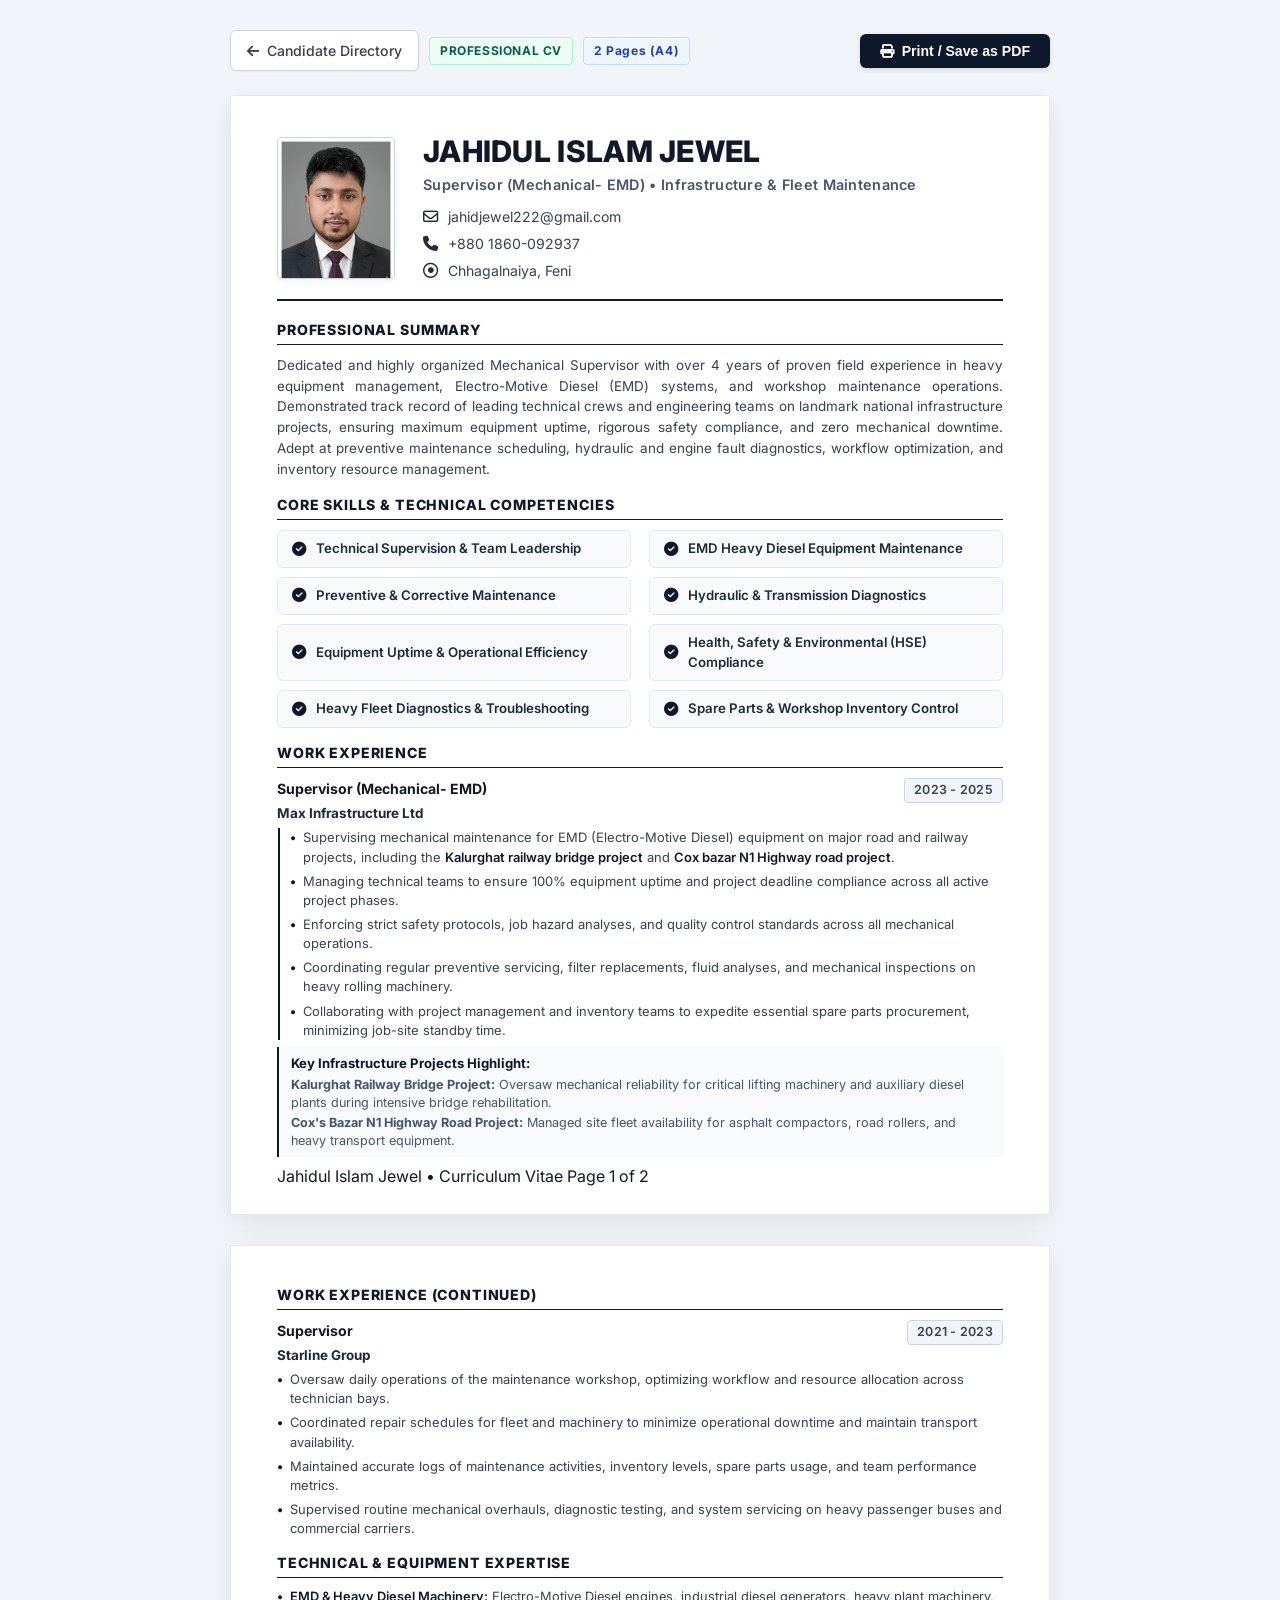
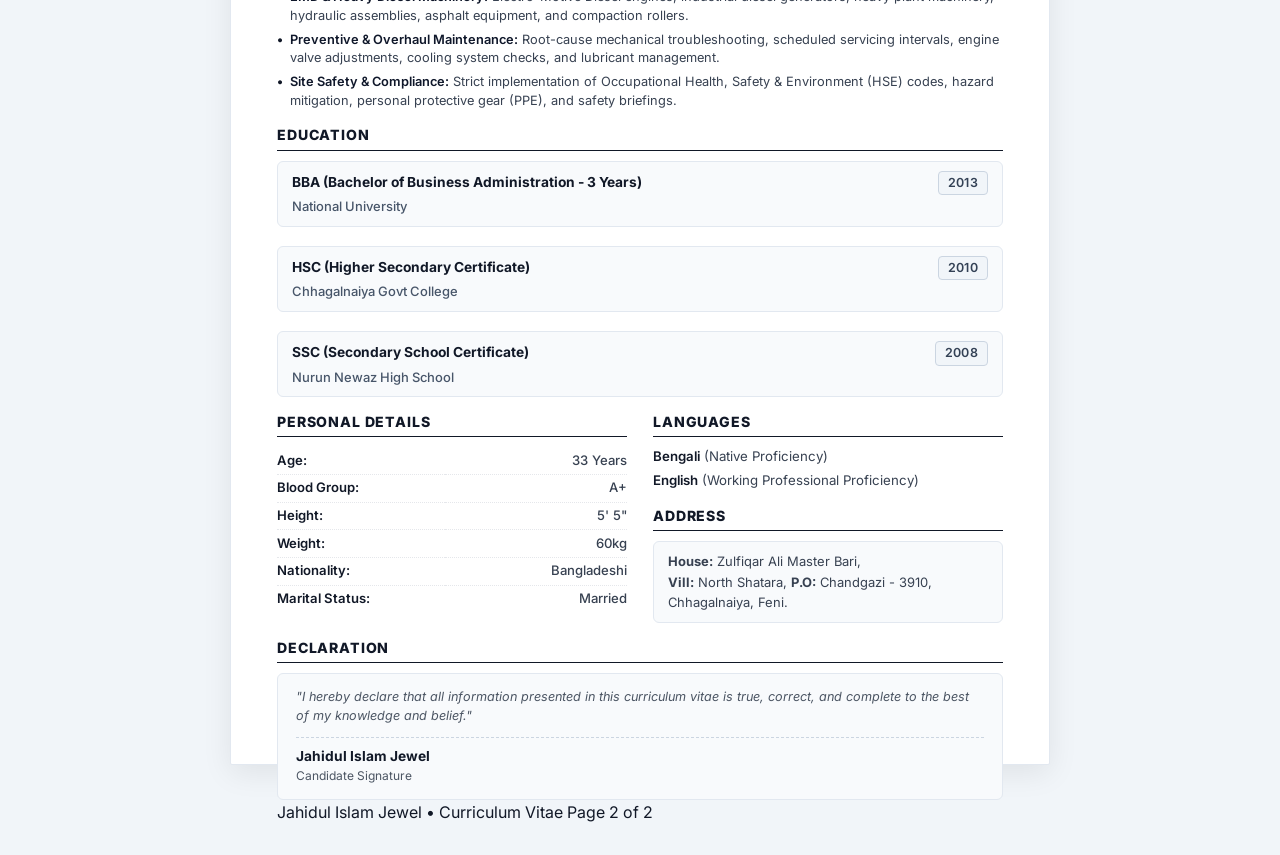
==== commit 962b3f53: "Eliminate empty spaces and enrich CV with relevant mechanical supervisor skills and experience" ====
--- a/candidates/Jahidul-Islam-Jewel/index.html
+++ b/candidates/Jahidul-Islam-Jewel/index.html
@@ -34,7 +34,7 @@
     </div>
 
     <!-- ====================================================================
-         PAGE 1: Profile, Summary, Core Skills & Primary Experience
+         PAGE 1: Profile, Summary, Core Competencies & Primary Experience
          ==================================================================== -->
     <div class="a4-page">
         <!-- Top Header: Photo, Name & Contact Info -->
@@ -45,7 +45,7 @@
                 </div>
                 <div class="header-info">
                     <h1 class="candidate-name">JAHIDUL ISLAM JEWEL</h1>
-                    <div class="candidate-subtitle">Supervisor (Mechanical- EMD)</div>
+                    <div class="candidate-subtitle">Supervisor (Mechanical- EMD) • Infrastructure & Fleet Maintenance</div>
                     <div class="contact-list">
                         <div class="contact-item">
                             <i class="fa-regular fa-envelope"></i>
@@ -71,42 +71,50 @@
             <section class="section-block">
                 <h2 class="section-heading">PROFESSIONAL SUMMARY</h2>
                 <p class="summary-paragraph">
-                    Dedicated and highly organized professional with over 4 years of experience in technical supervision and maintenance management. Proven track record of leading teams to success in high-pressure infrastructure projects. Committed to operational excellence, safety, and delivering high-quality results in both technical and business environments.
+                    Dedicated and highly organized Mechanical Supervisor with over 4 years of proven field experience in heavy equipment management, Electro-Motive Diesel (EMD) systems, and workshop maintenance operations. Demonstrated track record of leading technical crews and engineering teams on landmark national infrastructure projects, ensuring maximum equipment uptime, rigorous safety compliance, and zero mechanical downtime. Adept at preventive maintenance scheduling, hydraulic and engine fault diagnostics, workflow optimization, and inventory resource management.
                 </p>
             </section>
 
-            <!-- Core Skills & Competencies -->
-            <section class="section-block">
-                <h2 class="section-heading">CORE SKILLS & COMPETENCIES</h2>
+            <!-- Core Skills & Technical Competencies -->
+            <section class="section-block">
+                <h2 class="section-heading">CORE SKILLS & TECHNICAL COMPETENCIES</h2>
                 <div class="skill-card-grid">
                     <div class="skill-card">
                         <i class="fa-solid fa-circle-check"></i>
-                        <span>Technical Supervision</span>
-                    </div>
-                    <div class="skill-card">
-                        <i class="fa-solid fa-circle-check"></i>
-                        <span>Maintenance Management</span>
-                    </div>
-                    <div class="skill-card">
-                        <i class="fa-solid fa-circle-check"></i>
-                        <span>Team Leadership</span>
-                    </div>
-                    <div class="skill-card">
-                        <i class="fa-solid fa-circle-check"></i>
-                        <span>Operational Planning</span>
-                    </div>
-                    <div class="skill-card">
-                        <i class="fa-solid fa-circle-check"></i>
-                        <span>Safety Compliance</span>
-                    </div>
-                    <div class="skill-card">
-                        <i class="fa-solid fa-circle-check"></i>
-                        <span>Inventory Management</span>
-                    </div>
-                </div>
-            </section>
-
-            <!-- Work Experience (Primary Role) -->
+                        <span>Technical Supervision & Team Leadership</span>
+                    </div>
+                    <div class="skill-card">
+                        <i class="fa-solid fa-circle-check"></i>
+                        <span>EMD Heavy Diesel Equipment Maintenance</span>
+                    </div>
+                    <div class="skill-card">
+                        <i class="fa-solid fa-circle-check"></i>
+                        <span>Preventive & Corrective Maintenance</span>
+                    </div>
+                    <div class="skill-card">
+                        <i class="fa-solid fa-circle-check"></i>
+                        <span>Hydraulic & Transmission Diagnostics</span>
+                    </div>
+                    <div class="skill-card">
+                        <i class="fa-solid fa-circle-check"></i>
+                        <span>Equipment Uptime & Operational Efficiency</span>
+                    </div>
+                    <div class="skill-card">
+                        <i class="fa-solid fa-circle-check"></i>
+                        <span>Health, Safety & Environmental (HSE) Compliance</span>
+                    </div>
+                    <div class="skill-card">
+                        <i class="fa-solid fa-circle-check"></i>
+                        <span>Heavy Fleet Diagnostics & Troubleshooting</span>
+                    </div>
+                    <div class="skill-card">
+                        <i class="fa-solid fa-circle-check"></i>
+                        <span>Spare Parts & Workshop Inventory Control</span>
+                    </div>
+                </div>
+            </section>
+
+            <!-- Work Experience (Primary Infrastructure Role) -->
             <section class="section-block">
                 <h2 class="section-heading">WORK EXPERIENCE</h2>
                 <div class="experience-group">
@@ -118,9 +126,18 @@
                         <span class="entry-company">Max Infrastructure Ltd</span>
                         <ul class="bullet-list with-left-line">
                             <li>Supervising mechanical maintenance for EMD (Electro-Motive Diesel) equipment on major road and railway projects, including the <strong>Kalurghat railway bridge project</strong> and <strong>Cox bazar N1 Highway road project</strong>.</li>
-                            <li>Managing technical teams to ensure 100% equipment uptime and project deadline compliance.</li>
-                            <li>Enforcing strict safety protocols and quality control standards across all mechanical operations.</li>
+                            <li>Managing technical teams to ensure 100% equipment uptime and project deadline compliance across all active project phases.</li>
+                            <li>Enforcing strict safety protocols, job hazard analyses, and quality control standards across all mechanical operations.</li>
+                            <li>Coordinating regular preventive servicing, filter replacements, fluid analyses, and mechanical inspections on heavy rolling machinery.</li>
+                            <li>Collaborating with project management and inventory teams to expedite essential spare parts procurement, minimizing job-site standby time.</li>
                         </ul>
+
+                        <!-- Key Project Highlights -->
+                        <div class="project-highlight-box">
+                            <h5>Key Infrastructure Projects Highlight:</h5>
+                            <p><strong>Kalurghat Railway Bridge Project:</strong> Oversaw mechanical reliability for critical lifting machinery and auxiliary diesel plants during intensive bridge rehabilitation.</p>
+                            <p style="margin-top: 3px;"><strong>Cox's Bazar N1 Highway Road Project:</strong> Managed site fleet availability for asphalt compactors, road rollers, and heavy transport equipment.</p>
+                        </div>
                     </div>
                 </div>
             </section>
@@ -134,7 +151,7 @@
     </div>
 
     <!-- ====================================================================
-         PAGE 2: Experience (Continued), Education, Personal Details, Address
+         PAGE 2: Experience (Continued), Technical Expertise, Education, Details
          ==================================================================== -->
     <div class="a4-page page-break-marker">
         <!-- Page 2 Content Body -->
@@ -150,12 +167,23 @@
                         </div>
                         <span class="entry-company">Starline Group</span>
                         <ul class="bullet-list">
-                            <li>Oversaw daily operations of the maintenance workshop, optimizing workflow and resource allocation.</li>
-                            <li>Coordinated repair schedules for fleet and machinery to minimize operational downtime.</li>
-                            <li>Maintained accurate logs of maintenance activities, inventory levels, and team performance.</li>
+                            <li>Oversaw daily operations of the maintenance workshop, optimizing workflow and resource allocation across technician bays.</li>
+                            <li>Coordinated repair schedules for fleet and machinery to minimize operational downtime and maintain transport availability.</li>
+                            <li>Maintained accurate logs of maintenance activities, inventory levels, spare parts usage, and team performance metrics.</li>
+                            <li>Supervised routine mechanical overhauls, diagnostic testing, and system servicing on heavy passenger buses and commercial carriers.</li>
                         </ul>
                     </div>
                 </div>
+            </section>
+
+            <!-- Technical & Equipment Expertise -->
+            <section class="section-block">
+                <h2 class="section-heading">TECHNICAL & EQUIPMENT EXPERTISE</h2>
+                <ul class="tech-expertise-list">
+                    <li><strong>EMD & Heavy Diesel Machinery:</strong> Electro-Motive Diesel engines, industrial diesel generators, heavy plant machinery, hydraulic assemblies, asphalt equipment, and compaction rollers.</li>
+                    <li><strong>Preventive & Overhaul Maintenance:</strong> Root-cause mechanical troubleshooting, scheduled servicing intervals, engine valve adjustments, cooling system checks, and lubricant management.</li>
+                    <li><strong>Site Safety & Compliance:</strong> Strict implementation of Occupational Health, Safety & Environment (HSE) codes, hazard mitigation, personal protective gear (PPE), and safety briefings.</li>
+                </ul>
             </section>
 
             <!-- Education -->
@@ -209,17 +237,25 @@
                                 <td class="dt-label">Weight:</td>
                                 <td class="dt-value">60kg</td>
                             </tr>
+                            <tr>
+                                <td class="dt-label">Nationality:</td>
+                                <td class="dt-value">Bangladeshi</td>
+                            </tr>
+                            <tr>
+                                <td class="dt-label">Marital Status:</td>
+                                <td class="dt-value">Married</td>
+                            </tr>
                         </tbody>
                     </table>
                 </section>
 
                 <!-- Right: Languages & Address -->
-                <div style="display: flex; flex-direction: column; gap: 18px;">
+                <div style="display: flex; flex-direction: column; gap: 14px;">
                     <section class="section-block">
                         <h2 class="section-heading">LANGUAGES</h2>
                         <ul class="language-list">
-                            <li><strong>Bengali</strong> (Native)</li>
-                            <li><strong>English</strong> (Fluent)</li>
+                            <li><strong>Bengali</strong> (Native Proficiency)</li>
+                            <li><strong>English</strong> (Working Professional Proficiency)</li>
                         </ul>
                     </section>
 
@@ -238,7 +274,7 @@
             <section class="section-block">
                 <h2 class="section-heading">DECLARATION</h2>
                 <div class="declaration-card">
-                    <p class="declaration-text" style="margin-bottom: 14px;">
+                    <p class="declaration-text" style="margin-bottom: 12px;">
                         "I hereby declare that all information presented in this curriculum vitae is true, correct, and complete to the best of my knowledge and belief."
                     </p>
                     <div class="signature-block">
--- a/candidates/Jahidul-Islam-Jewel/assets/style.css
+++ b/candidates/Jahidul-Islam-Jewel/assets/style.css
@@ -132,7 +132,7 @@
     max-width: 820px;
     min-height: 1120px;
     height: 1120px;
-    padding: 46px 52px 36px;
+    padding: 38px 46px 26px;
     box-shadow: 0 8px 30px rgba(0, 0, 0, 0.08);
     border: 1px solid #e2e8f0;
     border-radius: 2px;
@@ -286,8 +286,60 @@
 .cv-body-single {
     display: flex;
     flex-direction: column;
-    gap: 22px;
+    gap: 14px;
     flex-grow: 1;
+}
+
+.project-highlight-box {
+    background: #f8fafc;
+    border-left: 2.5px solid #0f172a;
+    padding: 7px 12px;
+    margin-top: 7px;
+    border-radius: 0 4px 4px 0;
+}
+
+.project-highlight-box h5 {
+    font-size: 0.82rem;
+    font-weight: 700;
+    color: #0f172a;
+    margin-bottom: 2px;
+}
+
+.project-highlight-box p {
+    font-size: 0.79rem;
+    color: #475569;
+    line-height: 1.42;
+}
+
+.tech-expertise-list {
+    list-style: none;
+    padding-left: 0;
+}
+
+.tech-expertise-list li {
+    font-size: 0.8rem;
+    color: var(--text-secondary);
+    line-height: 1.46;
+    position: relative;
+    margin-bottom: 5px;
+    padding-left: 13px;
+}
+
+.tech-expertise-list li:last-child {
+    margin-bottom: 0;
+}
+
+.tech-expertise-list li::before {
+    content: "•";
+    position: absolute;
+    left: 0;
+    color: var(--text-primary);
+    font-weight: bold;
+}
+
+.tech-expertise-list strong {
+    color: #0f172a;
+    font-weight: 600;
 }
 
 .skill-checklist.grid-2col {
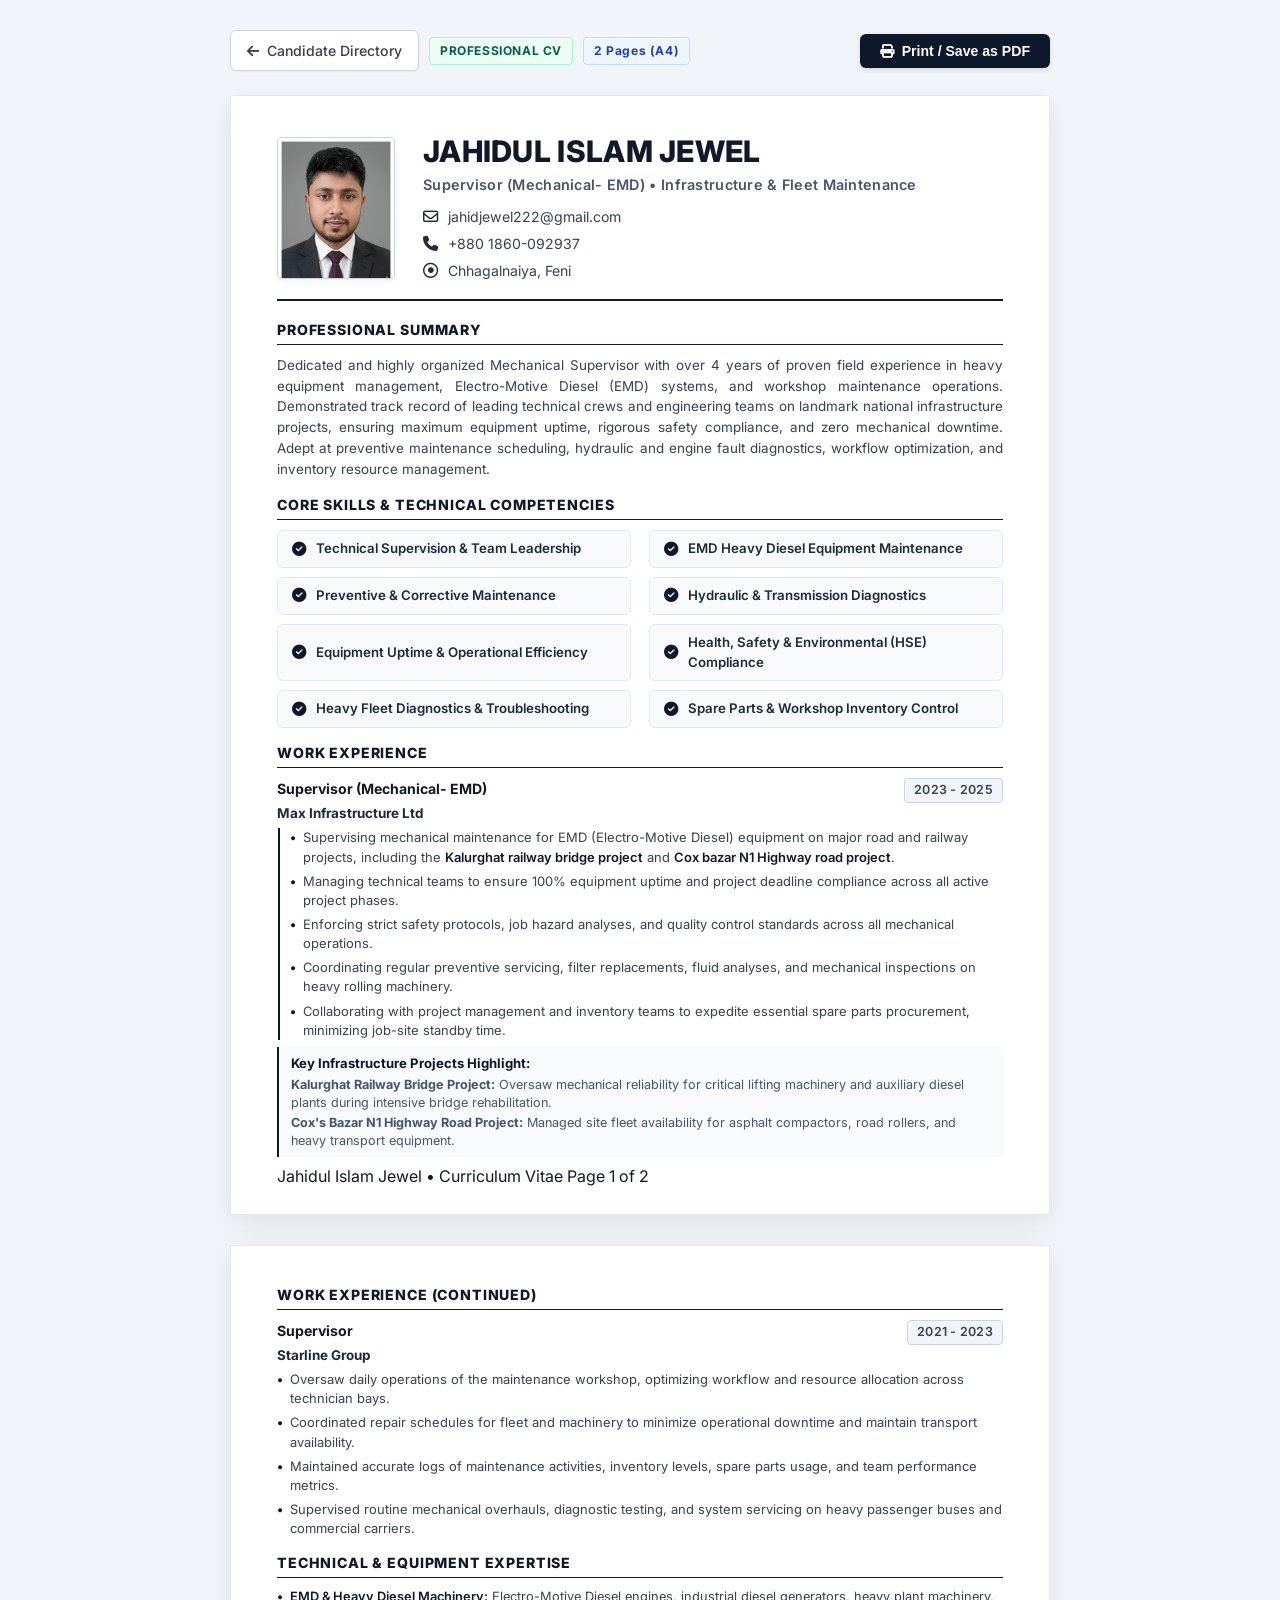
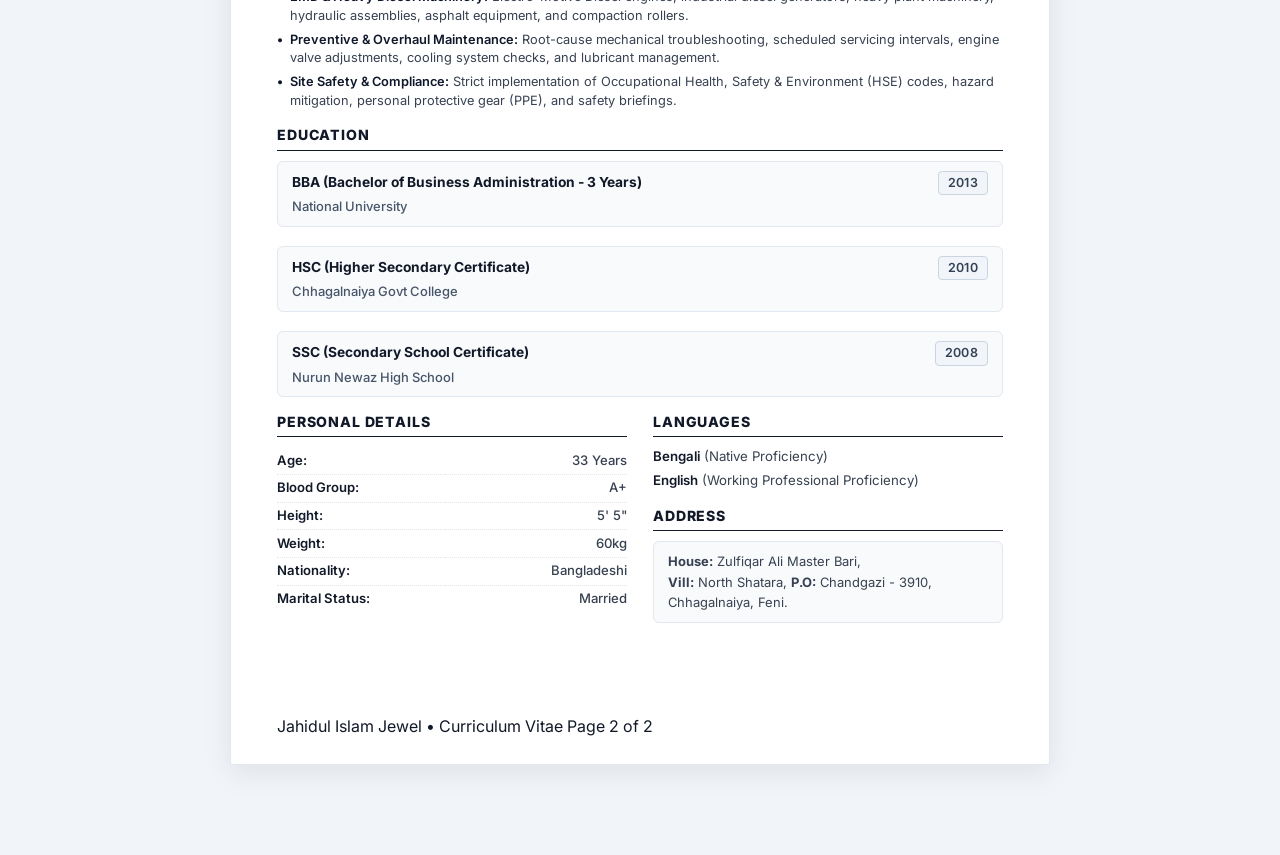
==== commit e0c32a6d: "feat: add professional CV page for candidate Jahidul Islam Jewel" ====
--- a/candidates/Jahidul-Islam-Jewel/index.html
+++ b/candidates/Jahidul-Islam-Jewel/index.html
@@ -269,20 +269,6 @@
                     </section>
                 </div>
             </div>
-
-            <!-- Declaration -->
-            <section class="section-block">
-                <h2 class="section-heading">DECLARATION</h2>
-                <div class="declaration-card">
-                    <p class="declaration-text" style="margin-bottom: 12px;">
-                        "I hereby declare that all information presented in this curriculum vitae is true, correct, and complete to the best of my knowledge and belief."
-                    </p>
-                    <div class="signature-block">
-                        <span class="signature-name">Jahidul Islam Jewel</span>
-                        <span class="signature-title">Candidate Signature</span>
-                    </div>
-                </div>
-            </section>
         </main>
 
         <!-- Page 2 Footer -->
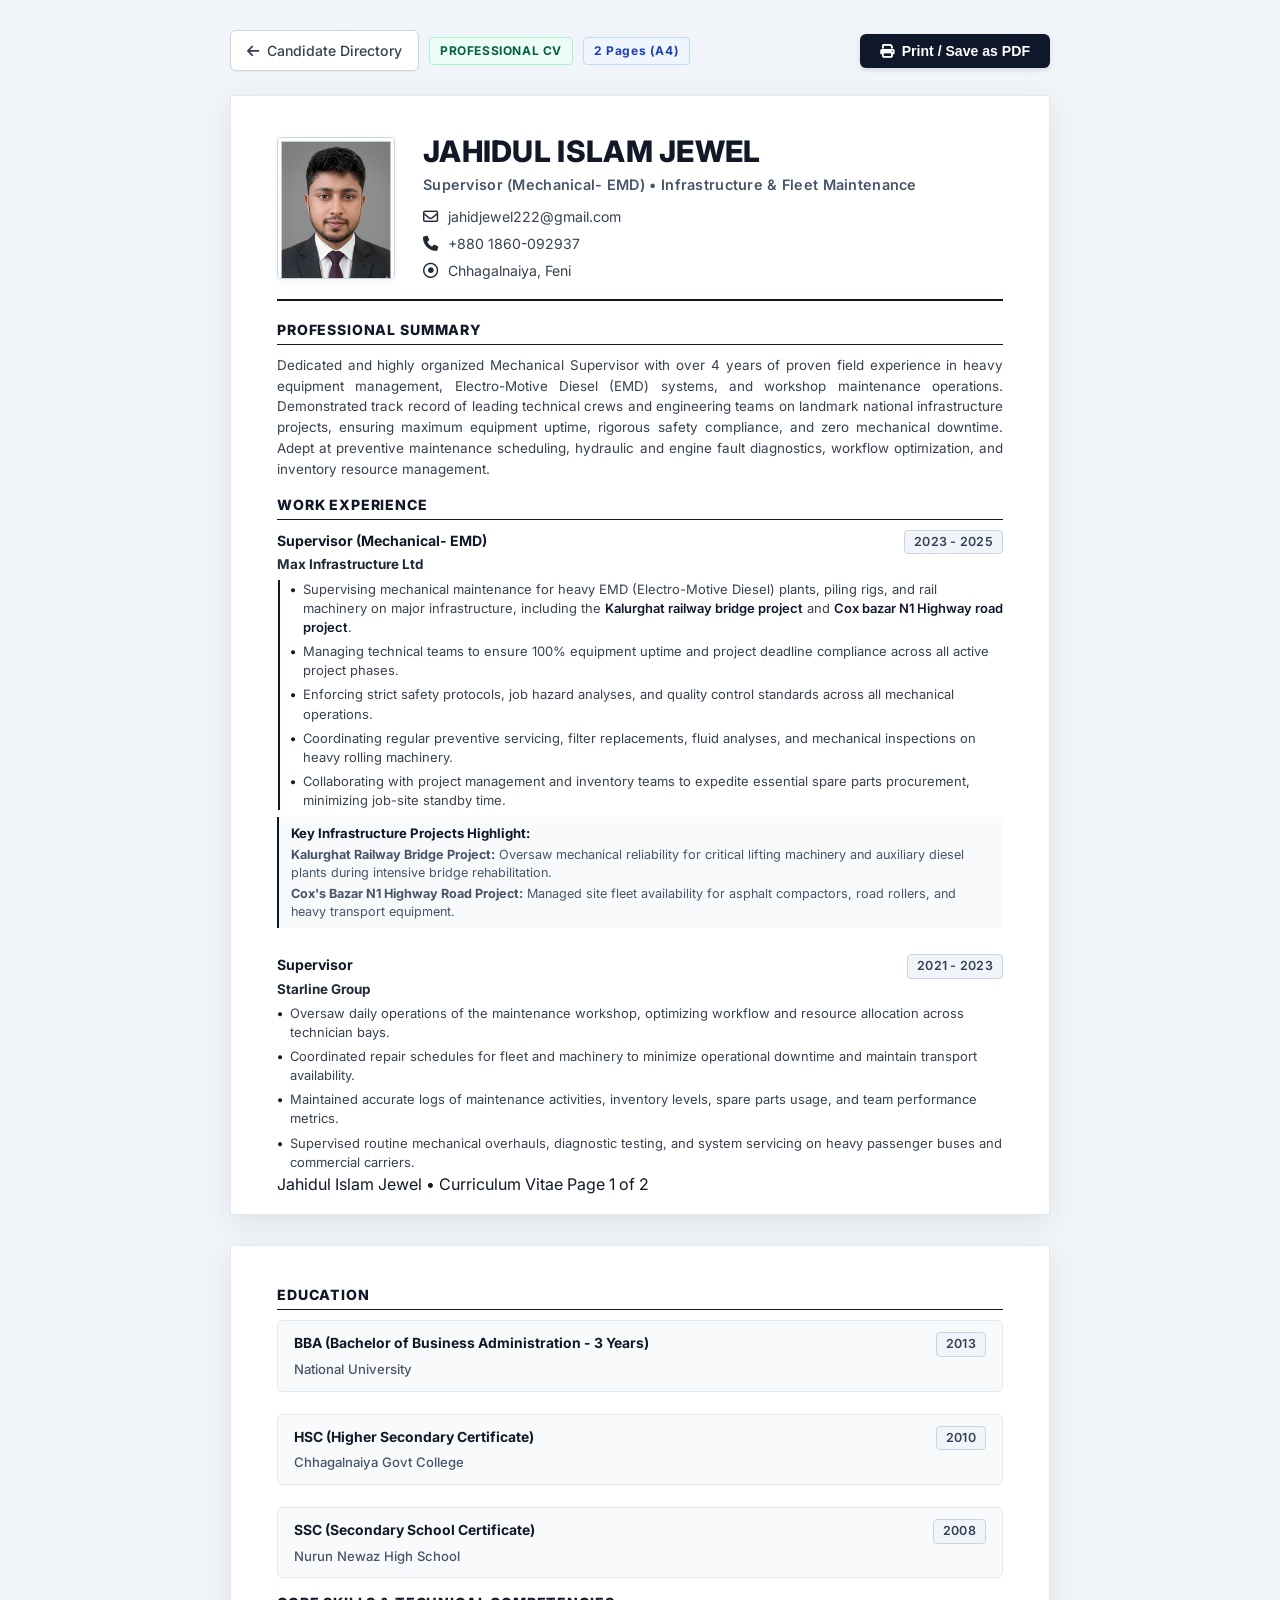
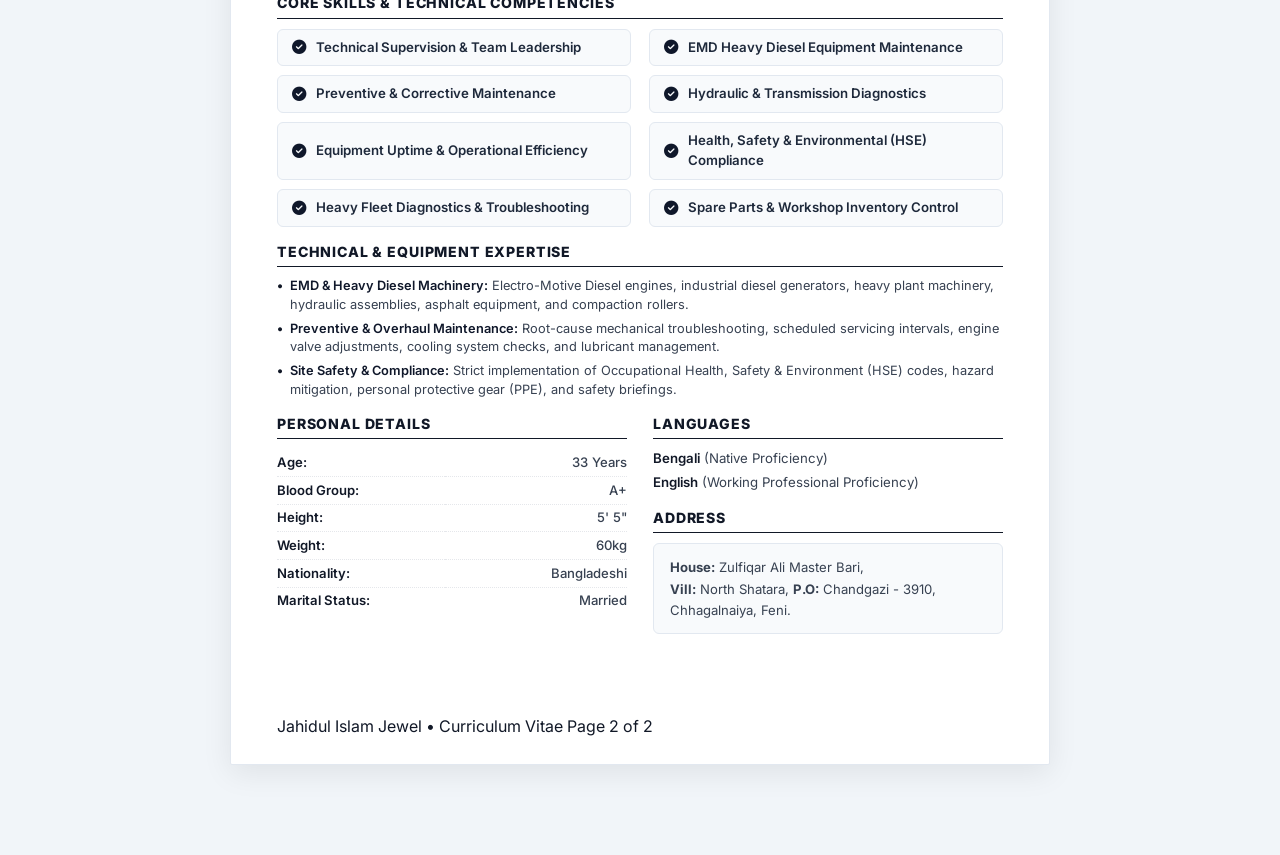
==== commit cff0d2dc: "feat: add professional stylesheet and preview asset for Jahidul Islam Jewel's CV" ====
--- a/candidates/Jahidul-Islam-Jewel/index.html
+++ b/candidates/Jahidul-Islam-Jewel/index.html
@@ -34,7 +34,7 @@
     </div>
 
     <!-- ====================================================================
-         PAGE 1: Profile, Summary, Core Competencies & Primary Experience
+         PAGE 1: Profile, Executive Summary & Complete Work Experience
          ==================================================================== -->
     <div class="a4-page">
         <!-- Top Header: Photo, Name & Contact Info -->
@@ -67,7 +67,7 @@
 
         <!-- Page 1 Content Body -->
         <main class="cv-body-single">
-            <!-- Professional Summary -->
+            <!-- 1. Professional Summary -->
             <section class="section-block">
                 <h2 class="section-heading">PROFESSIONAL SUMMARY</h2>
                 <p class="summary-paragraph">
@@ -75,49 +75,11 @@
                 </p>
             </section>
 
-            <!-- Core Skills & Technical Competencies -->
-            <section class="section-block">
-                <h2 class="section-heading">CORE SKILLS & TECHNICAL COMPETENCIES</h2>
-                <div class="skill-card-grid">
-                    <div class="skill-card">
-                        <i class="fa-solid fa-circle-check"></i>
-                        <span>Technical Supervision & Team Leadership</span>
-                    </div>
-                    <div class="skill-card">
-                        <i class="fa-solid fa-circle-check"></i>
-                        <span>EMD Heavy Diesel Equipment Maintenance</span>
-                    </div>
-                    <div class="skill-card">
-                        <i class="fa-solid fa-circle-check"></i>
-                        <span>Preventive & Corrective Maintenance</span>
-                    </div>
-                    <div class="skill-card">
-                        <i class="fa-solid fa-circle-check"></i>
-                        <span>Hydraulic & Transmission Diagnostics</span>
-                    </div>
-                    <div class="skill-card">
-                        <i class="fa-solid fa-circle-check"></i>
-                        <span>Equipment Uptime & Operational Efficiency</span>
-                    </div>
-                    <div class="skill-card">
-                        <i class="fa-solid fa-circle-check"></i>
-                        <span>Health, Safety & Environmental (HSE) Compliance</span>
-                    </div>
-                    <div class="skill-card">
-                        <i class="fa-solid fa-circle-check"></i>
-                        <span>Heavy Fleet Diagnostics & Troubleshooting</span>
-                    </div>
-                    <div class="skill-card">
-                        <i class="fa-solid fa-circle-check"></i>
-                        <span>Spare Parts & Workshop Inventory Control</span>
-                    </div>
-                </div>
-            </section>
-
-            <!-- Work Experience (Primary Infrastructure Role) -->
+            <!-- 2. Work Experience (Unified Reverse-Chronological Order) -->
             <section class="section-block">
                 <h2 class="section-heading">WORK EXPERIENCE</h2>
                 <div class="experience-group">
+                    <!-- Current / Most Recent Role: Max Infrastructure Ltd -->
                     <div class="experience-entry">
                         <div class="entry-head">
                             <span class="entry-title">Supervisor (Mechanical- EMD)</span>
@@ -125,7 +87,7 @@
                         </div>
                         <span class="entry-company">Max Infrastructure Ltd</span>
                         <ul class="bullet-list with-left-line">
-                            <li>Supervising mechanical maintenance for EMD (Electro-Motive Diesel) equipment on major road and railway projects, including the <strong>Kalurghat railway bridge project</strong> and <strong>Cox bazar N1 Highway road project</strong>.</li>
+                            <li>Supervising mechanical maintenance for heavy EMD (Electro-Motive Diesel) plants, piling rigs, and rail machinery on major infrastructure, including the <strong>Kalurghat railway bridge project</strong> and <strong>Cox bazar N1 Highway road project</strong>.</li>
                             <li>Managing technical teams to ensure 100% equipment uptime and project deadline compliance across all active project phases.</li>
                             <li>Enforcing strict safety protocols, job hazard analyses, and quality control standards across all mechanical operations.</li>
                             <li>Coordinating regular preventive servicing, filter replacements, fluid analyses, and mechanical inspections on heavy rolling machinery.</li>
@@ -139,28 +101,9 @@
                             <p style="margin-top: 3px;"><strong>Cox's Bazar N1 Highway Road Project:</strong> Managed site fleet availability for asphalt compactors, road rollers, and heavy transport equipment.</p>
                         </div>
                     </div>
-                </div>
-            </section>
-        </main>
-
-        <!-- Page 1 Footer -->
-        <footer class="page-footer">
-            <span class="footer-left">Jahidul Islam Jewel • Curriculum Vitae</span>
-            <span class="footer-right">Page 1 of 2</span>
-        </footer>
-    </div>
-
-    <!-- ====================================================================
-         PAGE 2: Experience (Continued), Technical Expertise, Education, Details
-         ==================================================================== -->
-    <div class="a4-page page-break-marker">
-        <!-- Page 2 Content Body -->
-        <main class="cv-body-single">
-            <!-- Work Experience (Continued) -->
-            <section class="section-block">
-                <h2 class="section-heading">WORK EXPERIENCE (CONTINUED)</h2>
-                <div class="experience-group">
-                    <div class="experience-entry">
+
+                    <!-- Previous Role: Starline Group -->
+                    <div class="experience-entry" style="margin-top: 12px;">
                         <div class="entry-head">
                             <span class="entry-title">Supervisor</span>
                             <span class="entry-period-badge">2021 - 2023</span>
@@ -175,8 +118,89 @@
                     </div>
                 </div>
             </section>
-
-            <!-- Technical & Equipment Expertise -->
+        </main>
+
+        <!-- Page 1 Footer -->
+        <footer class="page-footer">
+            <span class="footer-left">Jahidul Islam Jewel • Curriculum Vitae</span>
+            <span class="footer-right">Page 1 of 2</span>
+        </footer>
+    </div>
+
+    <!-- ====================================================================
+         PAGE 2: Education, Skills, Technical Expertise & Personal Details
+         ==================================================================== -->
+    <div class="a4-page page-break-marker">
+        <!-- Page 2 Content Body -->
+        <main class="cv-body-single">
+            <!-- 3. Education -->
+            <section class="section-block">
+                <h2 class="section-heading">EDUCATION</h2>
+                <div class="education-group">
+                    <div class="edu-card">
+                        <div class="edu-card-head">
+                            <span class="edu-card-title">BBA (Bachelor of Business Administration - 3 Years)</span>
+                            <span class="entry-period-badge">2013</span>
+                        </div>
+                        <div class="edu-card-inst">National University</div>
+                    </div>
+                    <div class="edu-card">
+                        <div class="edu-card-head">
+                            <span class="edu-card-title">HSC (Higher Secondary Certificate)</span>
+                            <span class="entry-period-badge">2010</span>
+                        </div>
+                        <div class="edu-card-inst">Chhagalnaiya Govt College</div>
+                    </div>
+                    <div class="edu-card">
+                        <div class="edu-card-head">
+                            <span class="edu-card-title">SSC (Secondary School Certificate)</span>
+                            <span class="entry-period-badge">2008</span>
+                        </div>
+                        <div class="edu-card-inst">Nurun Newaz High School</div>
+                    </div>
+                </div>
+            </section>
+
+            <!-- 4. Core Skills & Technical Competencies -->
+            <section class="section-block">
+                <h2 class="section-heading">CORE SKILLS & TECHNICAL COMPETENCIES</h2>
+                <div class="skill-card-grid">
+                    <div class="skill-card">
+                        <i class="fa-solid fa-circle-check"></i>
+                        <span>Technical Supervision & Team Leadership</span>
+                    </div>
+                    <div class="skill-card">
+                        <i class="fa-solid fa-circle-check"></i>
+                        <span>EMD Heavy Diesel Equipment Maintenance</span>
+                    </div>
+                    <div class="skill-card">
+                        <i class="fa-solid fa-circle-check"></i>
+                        <span>Preventive & Corrective Maintenance</span>
+                    </div>
+                    <div class="skill-card">
+                        <i class="fa-solid fa-circle-check"></i>
+                        <span>Hydraulic & Transmission Diagnostics</span>
+                    </div>
+                    <div class="skill-card">
+                        <i class="fa-solid fa-circle-check"></i>
+                        <span>Equipment Uptime & Operational Efficiency</span>
+                    </div>
+                    <div class="skill-card">
+                        <i class="fa-solid fa-circle-check"></i>
+                        <span>Health, Safety & Environmental (HSE) Compliance</span>
+                    </div>
+                    <div class="skill-card">
+                        <i class="fa-solid fa-circle-check"></i>
+                        <span>Heavy Fleet Diagnostics & Troubleshooting</span>
+                    </div>
+                    <div class="skill-card">
+                        <i class="fa-solid fa-circle-check"></i>
+                        <span>Spare Parts & Workshop Inventory Control</span>
+                    </div>
+                </div>
+            </section>
+
+            <!-- 5. Technical & Equipment Expertise -->
             <section class="section-block">
                 <h2 class="section-heading">TECHNICAL & EQUIPMENT EXPERTISE</h2>
                 <ul class="tech-expertise-list">
@@ -186,35 +210,7 @@
                 </ul>
             </section>
 
-            <!-- Education -->
-            <section class="section-block">
-                <h2 class="section-heading">EDUCATION</h2>
-                <div class="education-group">
-                    <div class="edu-card">
-                        <div class="edu-card-head">
-                            <span class="edu-card-title">BBA (Bachelor of Business Administration - 3 Years)</span>
-                            <span class="entry-period-badge">2013</span>
-                        </div>
-                        <div class="edu-card-inst">National University</div>
-                    </div>
-                    <div class="edu-card">
-                        <div class="edu-card-head">
-                            <span class="edu-card-title">HSC (Higher Secondary Certificate)</span>
-                            <span class="entry-period-badge">2010</span>
-                        </div>
-                        <div class="edu-card-inst">Chhagalnaiya Govt College</div>
-                    </div>
-                    <div class="edu-card">
-                        <div class="edu-card-head">
-                            <span class="edu-card-title">SSC (Secondary School Certificate)</span>
-                            <span class="entry-period-badge">2008</span>
-                        </div>
-                        <div class="edu-card-inst">Nurun Newaz High School</div>
-                    </div>
-                </div>
-            </section>
-
-            <!-- Two-Column Grid: Personal Details & Languages / Address -->
+            <!-- 6. Personal Profile & Contact Details (Two-Column Grid) -->
             <div class="two-col-section">
                 <!-- Left: Personal Details -->
                 <section class="section-block">
@@ -249,7 +245,7 @@
                     </table>
                 </section>
 
-                <!-- Right: Languages & Address -->
+                <!-- Right: Languages & Permanent Address -->
                 <div style="display: flex; flex-direction: column; gap: 14px;">
                     <section class="section-block">
                         <h2 class="section-heading">LANGUAGES</h2>
--- a/candidates/Jahidul-Islam-Jewel/assets/style.css
+++ b/candidates/Jahidul-Islam-Jewel/assets/style.css
@@ -354,6 +354,33 @@
     gap: 10px 20px;
 }
 
+.details-table {
+    width: 100%;
+    border-collapse: collapse;
+}
+
+.details-table tr td {
+    padding: 5.5px 0;
+    font-size: 0.83rem;
+    vertical-align: top;
+}
+
+.details-table tr:not(:last-child) td {
+    border-bottom: 1px dotted #e5e7eb;
+}
+
+.details-table .dt-label {
+    font-weight: 600;
+    color: var(--text-primary);
+    width: 46%;
+}
+
+.details-table .dt-value {
+    color: var(--text-secondary);
+    font-weight: 500;
+    text-align: right;
+}
+
 .details-table.single-col {
     width: 100%;
 }
@@ -405,11 +432,11 @@
 }
 
 .edu-card {
-    padding: 9px 14px;
+    padding: 11px 16px;
     background: #f8fafc;
     border: 1px solid #e2e8f0;
     border-radius: 6px;
-    margin-bottom: 9px;
+    margin-bottom: 12px;
 }
 
 .edu-card:last-child {
@@ -420,17 +447,17 @@
     display: flex;
     justify-content: space-between;
     align-items: baseline;
-    margin-bottom: 2px;
+    margin-bottom: 3px;
 }
 
 .edu-card-title {
-    font-size: 0.86rem;
+    font-size: 0.87rem;
     font-weight: 700;
     color: var(--text-primary);
 }
 
 .edu-card-inst {
-    font-size: 0.81rem;
+    font-size: 0.82rem;
     color: #475569;
     font-weight: 500;
 }
@@ -445,9 +472,9 @@
     background: #f8fafc;
     border: 1px solid #e2e8f0;
     border-radius: 6px;
-    padding: 10px 14px;
-    font-size: 0.81rem;
-    line-height: 1.5;
+    padding: 13px 16px;
+    font-size: 0.82rem;
+    line-height: 1.55;
     color: var(--text-secondary);
 }
 
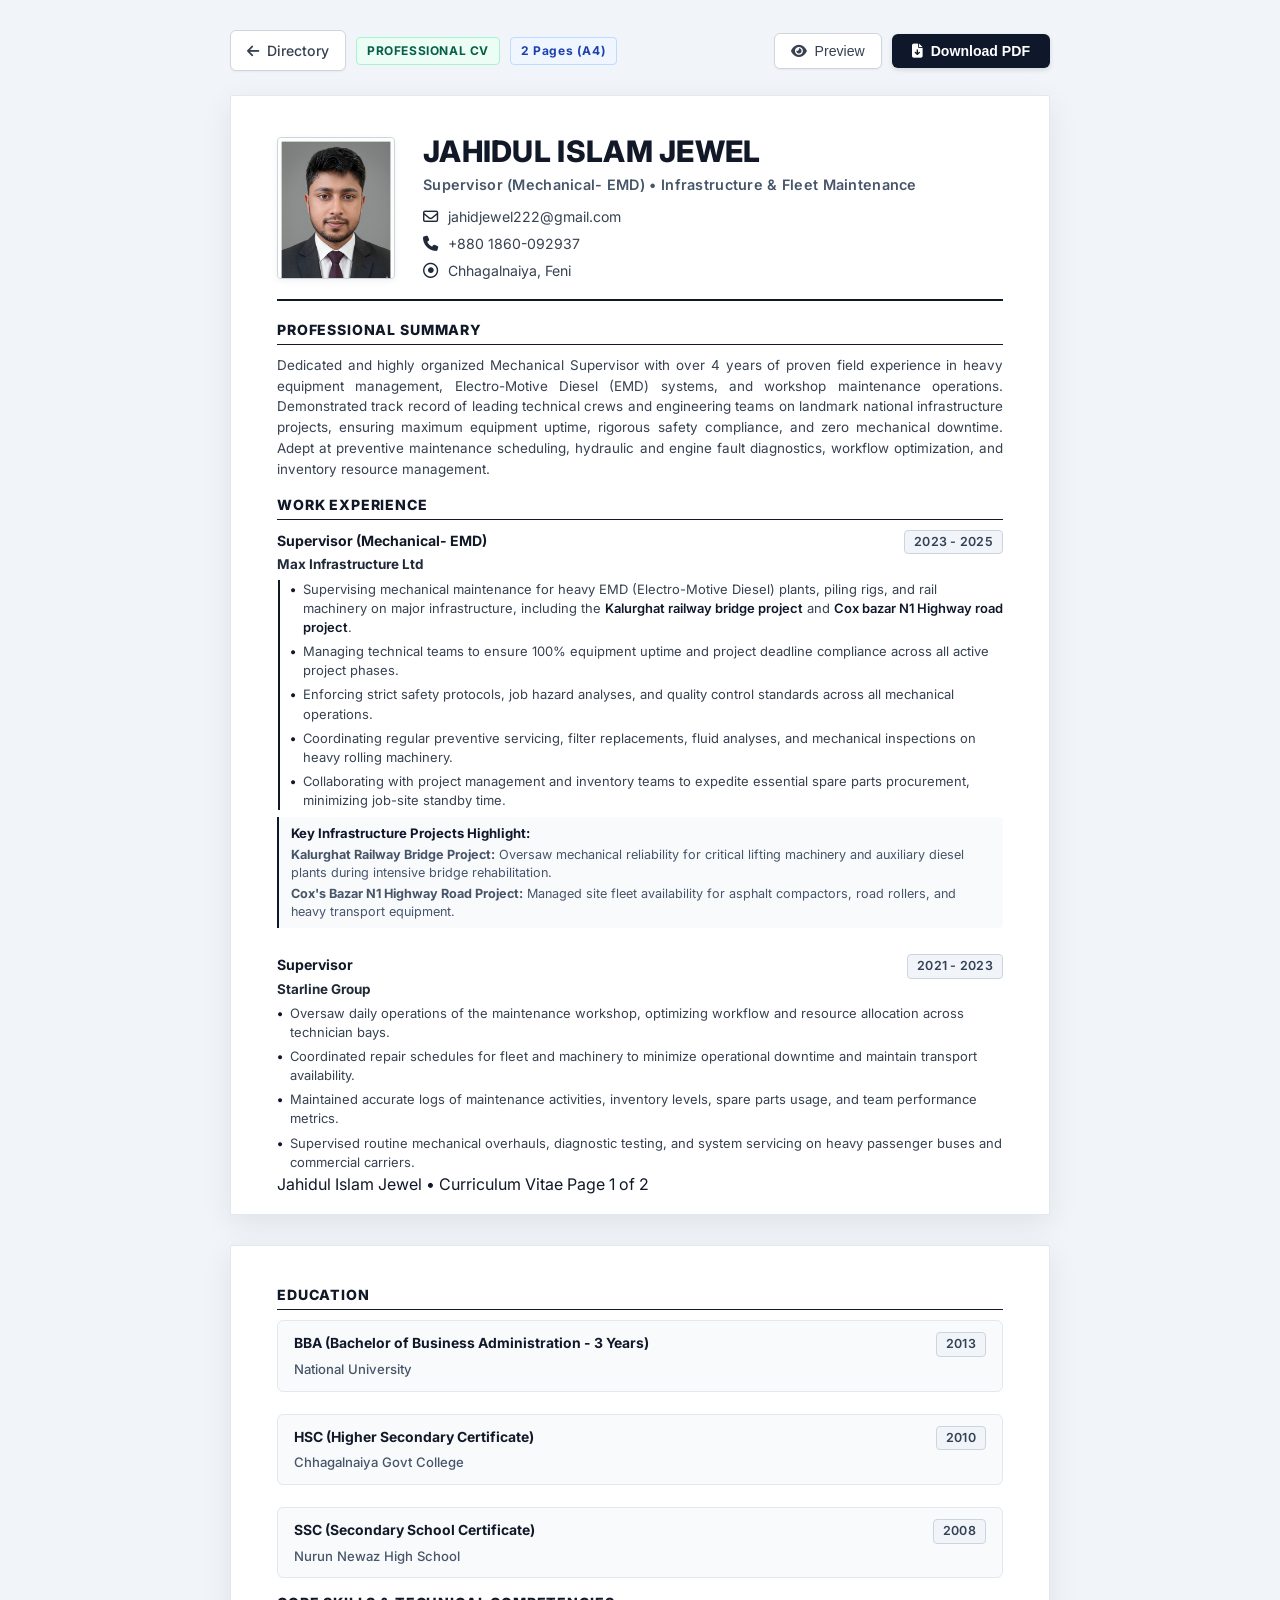
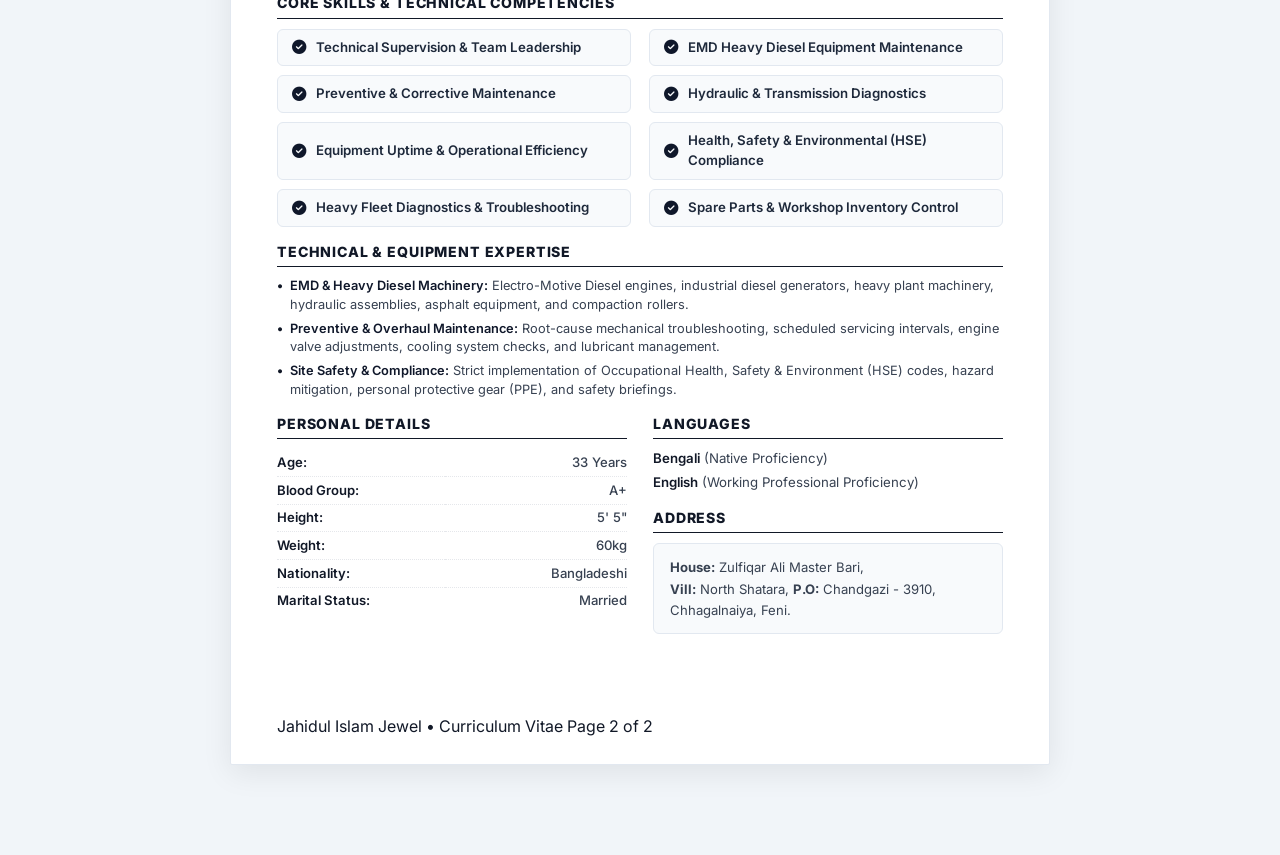
==== commit 71758189: "feat: add professional CV page for Jahidul Islam Jewel" ====
--- a/candidates/Jahidul-Islam-Jewel/index.html
+++ b/candidates/Jahidul-Islam-Jewel/index.html
@@ -16,22 +16,26 @@
 <body>
 
     <!-- Screen Action Bar (Hidden when printing) -->
-    <div class="print-action">
+    <header class="print-action">
         <div class="action-left">
             <a href="../../index.html" class="nav-btn">
                 <i class="fa-solid fa-arrow-left"></i>
-                <span>Candidate Directory</span>
+                <span>Directory</span>
             </a>
             <span class="doc-type-badge">Professional CV</span>
             <span class="page-indicator-badge">2 Pages (A4)</span>
         </div>
         <div class="action-right">
-            <button class="print-btn" onclick="window.print()">
-                <i class="fa-solid fa-print"></i>
-                <span>Print / Save as PDF</span>
+            <button class="nav-btn preview-btn" onclick="previewCv()" title="View full print preview">
+                <i class="fa-solid fa-eye"></i>
+                <span>Preview</span>
+            </button>
+            <button class="print-btn download-btn" onclick="downloadPdf()" title="Download as PDF or Print">
+                <i class="fa-solid fa-file-arrow-down"></i>
+                <span>Download PDF</span>
             </button>
         </div>
-    </div>
+    </header>
 
     <!-- ====================================================================
          PAGE 1: Profile, Executive Summary & Complete Work Experience
@@ -274,5 +278,14 @@
         </footer>
     </div>
 
+    <!-- Scripts for Preview & PDF Download -->
+    <script>
+        function downloadPdf() {
+            window.print();
+        }
+        function previewCv() {
+            window.print();
+        }
+    </script>
 </body>
 </html>
--- a/candidates/Jahidul-Islam-Jewel/assets/style.css
+++ b/candidates/Jahidul-Islam-Jewel/assets/style.css
@@ -834,37 +834,204 @@
    ========================================================================== */
 @media screen and (max-width: 768px) {
     body {
-        padding: 16px 8px;
+        padding: 0 0 30px !important;
+        background-color: #f1f5f9;
+    }
+
+    .print-action {
+        position: sticky;
+        top: 0;
+        z-index: 1000;
+        padding: 10px 14px;
+        background: rgba(255, 255, 255, 0.95);
+        backdrop-filter: blur(8px);
+        border-bottom: 1px solid #e2e8f0;
+        box-shadow: 0 2px 6px rgba(0, 0, 0, 0.05);
+        margin-bottom: 14px;
+        width: 100% !important;
+        max-width: 100% !important;
+        border-radius: 0;
+        display: flex;
+        flex-direction: row;
+        justify-content: space-between;
+        align-items: center;
+        gap: 8px;
+    }
+
+    .action-left {
+        display: flex;
+        align-items: center;
+        gap: 6px;
+    }
+
+    .action-left .page-indicator-badge {
+        display: none;
+    }
+
+    .action-right {
+        display: flex;
+        align-items: center;
+        gap: 6px;
+    }
+
+    .nav-btn, .print-btn {
+        padding: 7px 11px;
+        font-size: 0.8rem;
     }
 
     .a4-page {
-        height: auto;
-        min-height: auto;
-        padding: 24px 20px;
+        width: 100% !important;
+        max-width: calc(100% - 20px) !important;
+        height: auto !important;
+        min-height: auto !important;
+        padding: 24px 18px 20px !important;
+        margin: 0 auto 16px !important;
+        border-radius: 8px !important;
+        box-shadow: 0 2px 10px rgba(0, 0, 0, 0.04) !important;
     }
 
     .header-content {
         flex-direction: column;
         align-items: center;
         text-align: center;
-    }
-
-    .cv-grid {
+        gap: 14px;
+    }
+
+    .photo-wrapper {
+        width: 104px;
+        height: 124px;
+    }
+
+    .candidate-name {
+        font-size: 1.45rem;
+        line-height: 1.2;
+        margin-bottom: 6px;
+    }
+
+    .candidate-subtitle {
+        font-size: 0.82rem;
+        margin-top: 0;
+        margin-bottom: 8px;
+    }
+
+    .contact-list {
+        flex-direction: row;
+        flex-wrap: wrap;
+        justify-content: center;
+        gap: 6px 12px;
+    }
+
+    .contact-item {
+        font-size: 0.78rem;
+    }
+
+    .header-divider {
+        margin-top: 14px;
+        margin-bottom: 4px;
+    }
+
+    .cv-body-single {
+        gap: 16px;
+    }
+
+    .section-heading {
+        font-size: 0.84rem;
+        padding-bottom: 4px;
+        margin-bottom: 10px;
+    }
+
+    .summary-paragraph {
+        font-size: 0.81rem;
+        line-height: 1.5;
+        text-align: left;
+    }
+
+    .skill-card-grid {
         grid-template-columns: 1fr;
-        gap: 24px;
-    }
-
-    .contact-item {
-        justify-content: center;
-    }
-
-    .page2-header {
+        gap: 8px;
+    }
+
+    .skill-card {
+        padding: 8px 12px;
+        font-size: 0.81rem;
+    }
+
+    .entry-head {
         flex-direction: column;
         align-items: flex-start;
-        gap: 8px;
-    }
-
-    .page2-header-contact {
-        text-align: left;
-    }
-}
+        gap: 4px;
+    }
+
+    .entry-period-badge {
+        align-self: flex-start;
+    }
+
+    .entry-title {
+        font-size: 0.86rem;
+    }
+
+    .bullet-list.with-left-line {
+        padding-left: 8px;
+    }
+
+    .bullet-list li {
+        font-size: 0.79rem;
+        line-height: 1.45;
+        padding-left: 11px;
+    }
+
+    .project-highlight-box {
+        padding: 8px 10px;
+    }
+
+    .project-highlight-box h5 {
+        font-size: 0.8rem;
+    }
+
+    .project-highlight-box p {
+        font-size: 0.76rem;
+    }
+
+    .edu-card {
+        padding: 10px 12px;
+        margin-bottom: 8px;
+    }
+
+    .edu-card-head {
+        flex-direction: column;
+        align-items: flex-start;
+        gap: 4px;
+    }
+
+    .edu-card-title {
+        font-size: 0.84rem;
+    }
+
+    .two-col-section {
+        grid-template-columns: 1fr;
+        gap: 16px;
+    }
+
+    .details-table .dt-label {
+        width: 44%;
+        font-size: 0.8rem;
+    }
+
+    .details-table .dt-value {
+        font-size: 0.8rem;
+    }
+
+    .address-card {
+        padding: 10px 12px;
+        font-size: 0.8rem;
+    }
+
+    .page-footer {
+        flex-direction: column;
+        gap: 4px;
+        text-align: center;
+        margin-top: 16px;
+        padding-top: 10px;
+        font-size: 0.7rem;
+    }
+}
